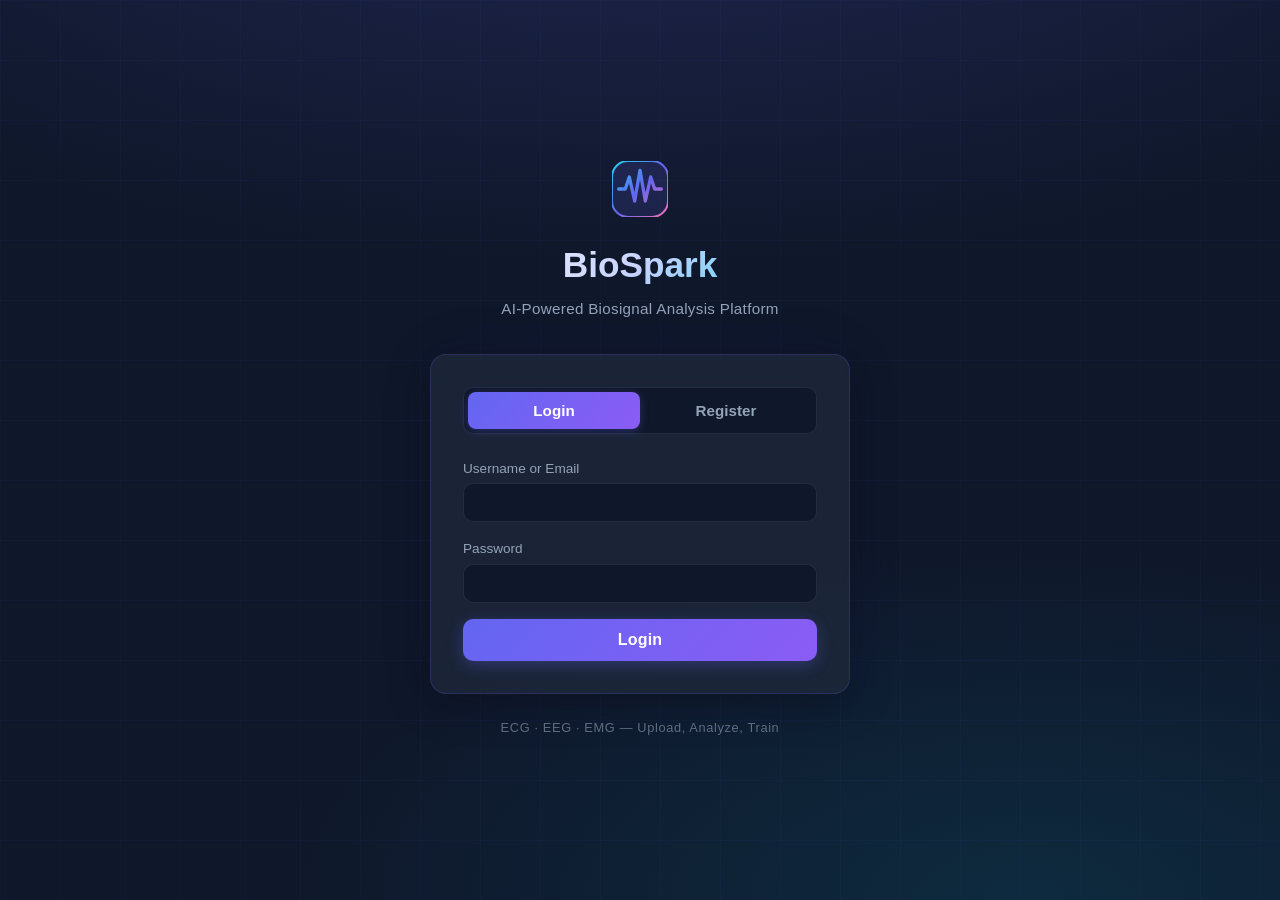
==== frontend/index.html @ a3cd9184 "Redesign auth UI as full-page login gate Replace header login/register buttons with a full-page auth" ====
<!DOCTYPE html>
<html lang="zh-CN">
<head>
    <meta charset="UTF-8">
    <meta name="viewport" content="width=device-width, initial-scale=1.0">
    <title>BioSpark | 生物信号智能分析平台</title>
    <script src="https://cdn.plot.ly/plotly-2.35.0.min.js"></script>
    <link rel="stylesheet" href="css/style.css">
</head>
<body>

    <!-- ═══════════════ AUTH GATE (shown when not logged in) ═══════════════ -->
    <div id="auth-gate">
        <div class="auth-gate-bg"></div>
        <div class="auth-gate-container">
            <div class="auth-gate-logo">
                <svg width="56" height="56" viewBox="0 0 42 42" fill="none">
                    <defs>
                        <linearGradient id="logo-grad-auth" x1="0" y1="0" x2="42" y2="42" gradientUnits="userSpaceOnUse">
                            <stop offset="0%" stop-color="#22d3ee"/>
                            <stop offset="50%" stop-color="#6366f1"/>
                            <stop offset="100%" stop-color="#f472b6"/>
                        </linearGradient>
                    </defs>
                    <rect width="42" height="42" rx="12" fill="rgba(99,102,241,0.15)" stroke="url(#logo-grad-auth)" stroke-width="1.5"/>
                    <path d="M5 21 L10 21 L13 12 L17 30 L21 7 L25 30 L29 12 L32 21 L37 21" stroke="url(#logo-grad-auth)" stroke-width="2.5" fill="none" stroke-linecap="round" stroke-linejoin="round"/>
                </svg>
                <h1>BioSpark</h1>
                <p class="auth-gate-subtitle" data-en="AI-Powered Biosignal Analysis Platform" data-zh="AI 生物信号智能分析平台">AI-Powered Biosignal Analysis Platform</p>
            </div>

            <div class="auth-gate-card">
                <div class="auth-gate-tabs">
                    <button class="auth-gate-tab active" data-tab="login" onclick="Auth.switchTab('login')" data-en="Login" data-zh="登录">Login</button>
                    <button class="auth-gate-tab" data-tab="register" onclick="Auth.switchTab('register')" data-en="Register" data-zh="注册">Register</button>
                </div>

                <!-- Login Form -->
                <form id="auth-login-form" class="auth-gate-form" onsubmit="Auth.handleLogin(event)">
                    <label class="auth-field">
                        <span data-en="Username or Email" data-zh="用户名或邮箱">Username or Email</span>
                        <input type="text" id="login-username" placeholder="" required>
                    </label>
                    <label class="auth-field">
                        <span data-en="Password" data-zh="密码">Password</span>
                        <input type="password" id="login-password" placeholder="" required>
                    </label>
                    <div id="login-error" class="auth-error hidden"></div>
                    <button type="submit" class="btn primary auth-submit-btn" data-en="Login" data-zh="登录">Login</button>
                </form>

                <!-- Register Form -->
                <form id="auth-register-form" class="auth-gate-form hidden" onsubmit="Auth.handleRegister(event)">
                    <label class="auth-field">
                        <span data-en="Email" data-zh="邮箱">Email</span>
                        <input type="email" id="register-email" placeholder="" required>
                    </label>
                    <label class="auth-field">
                        <span data-en="Username" data-zh="用户名">Username</span>
                        <input type="text" id="register-username" placeholder="" required minlength="2">
                    </label>
                    <label class="auth-field">
                        <span data-en="Password" data-zh="密码 (至少6位)">Password (min 6 chars)</span>
                        <input type="password" id="register-password" placeholder="" required minlength="6">
                    </label>
                    <div id="register-error" class="auth-error hidden"></div>
                    <button type="submit" class="btn primary auth-submit-btn" data-en="Create Account" data-zh="创建账号">Create Account</button>
                </form>
            </div>

            <p class="auth-gate-footer" data-en="ECG · EEG · EMG — Upload, Analyze, Train" data-zh="ECG · EEG · EMG — 上传、分析、训练">ECG · EEG · EMG — Upload, Analyze, Train</p>
        </div>
    </div>

    <!-- ═══════════════ MAIN APP (hidden until logged in) ═══════════════ -->
    <div id="app-wrapper" class="hidden">

    <header>
        <div class="header-top">
            <div id="auth-area" class="auth-area"></div>
            <button id="lang-toggle" class="lang-btn" onclick="App.toggleLang()">EN / 中文</button>
        </div>
        <div class="logo">
            <svg width="42" height="42" viewBox="0 0 42 42" fill="none">
                <defs>
                    <linearGradient id="logo-grad" x1="0" y1="0" x2="42" y2="42" gradientUnits="userSpaceOnUse">
                        <stop offset="0%" stop-color="#22d3ee"/>
                        <stop offset="50%" stop-color="#6366f1"/>
                        <stop offset="100%" stop-color="#f472b6"/>
                    </linearGradient>
                    <filter id="glow"><feGaussianBlur stdDeviation="1.5" result="blur"/><feMerge><feMergeNode in="blur"/><feMergeNode in="SourceGraphic"/></feMerge></filter>
                </defs>
                <rect width="42" height="42" rx="12" fill="rgba(99,102,241,0.15)" stroke="url(#logo-grad)" stroke-width="1.5"/>
                <path d="M5 21 L10 21 L13 12 L17 30 L21 7 L25 30 L29 12 L32 21 L37 21" stroke="url(#logo-grad)" stroke-width="2.5" fill="none" stroke-linecap="round" stroke-linejoin="round" filter="url(#glow)"/>
                <circle cx="21" cy="21" r="15" fill="none" stroke="rgba(99,102,241,0.15)" stroke-width="0.5" stroke-dasharray="3 3"/>
            </svg>
            <h1 data-en="BioSpark" data-zh="生物信号智能分析平台">BioSpark</h1>
        </div>
        <p class="subtitle" data-en="Upload biosignal data &middot; AI-powered analysis &middot; Instant results" data-zh="上传数据 &middot; AI智能分析 &middot; 即时结果">Upload biosignal data &middot; AI-powered analysis &middot; Instant results</p>
        <div class="header-badges">
            <span class="badge">ECG 心电</span>
            <span class="badge">EEG 脑电</span>
            <span class="badge">EMG 肌电</span>
        </div>
    </header>

    <main>
        <!-- Mode Tabs -->
        <div class="mode-tabs">
            <button class="mode-tab active" data-mode="analyze" onclick="App.switchMode('analyze')">
                <svg width="16" height="16" viewBox="0 0 24 24" fill="none" stroke="currentColor" stroke-width="2" style="vertical-align:middle;margin-right:6px"><path d="M22 12h-4l-3 9L9 3l-3 9H2"/></svg>
                <span data-en="Analyze" data-zh="推理分析">Analyze</span>
            </button>
            <button class="mode-tab" data-mode="train" onclick="App.switchMode('train')">
                <svg width="16" height="16" viewBox="0 0 24 24" fill="none" stroke="currentColor" stroke-width="2" style="vertical-align:middle;margin-right:6px"><circle cx="12" cy="12" r="3"/><path d="M12 1v4M12 19v4M4.22 4.22l2.83 2.83M16.95 16.95l2.83 2.83M1 12h4M19 12h4M4.22 19.78l2.83-2.83M16.95 7.05l2.83-2.83"/></svg>
                <span data-en="Train" data-zh="模型训练">Train</span>
            </button>
        </div>

        <!-- ═══════════════ ANALYZE MODE ═══════════════ -->
        <div id="analyze-mode">

        <!-- Step 1: Upload -->
        <section id="upload-section" class="card">
            <h2 data-en="1. Upload Signal Data" data-zh="1. 上传信号数据">1. Upload Signal Data</h2>
            <div id="drop-zone" class="drop-zone">
                <div class="drop-icon">
                    <svg width="48" height="48" viewBox="0 0 24 24" fill="none" stroke="currentColor" stroke-width="1.5">
                        <path d="M21 15v4a2 2 0 0 1-2 2H5a2 2 0 0 1-2-2v-4"/>
                        <polyline points="17 8 12 3 7 8"/>
                        <line x1="12" y1="3" x2="12" y2="15"/>
                    </svg>
                </div>
                <p data-en='Drag & drop your file here, or <span class="browse-link">browse</span>' data-zh='拖拽文件到此处，或 <span class="browse-link">点击选择</span>'>Drag & drop your file here, or <span class="browse-link">browse</span></p>
                <p class="hint" data-en="Supported: CSV, EDF, MAT, TXT &middot; Max 100MB" data-zh="支持格式: CSV, EDF, MAT, TXT &middot; 最大 100MB">Supported: CSV, EDF, MAT, TXT &middot; Max 100MB</p>
                <input type="file" id="file-input" accept=".csv,.edf,.mat,.txt,.bdf" hidden>
            </div>
            <div class="upload-options">
                <label>
                    <span data-en="Signal type:" data-zh="信号类型:">Signal type:</span>
                    <select id="signal-type-select">
                        <option value="" data-en="Auto-detect" data-zh="自动检测">Auto-detect</option>
                        <option value="ecg" data-en="ECG (Electrocardiogram)" data-zh="ECG (心电图)">ECG (Electrocardiogram)</option>
                        <option value="eeg" data-en="EEG (Electroencephalogram)" data-zh="EEG (脑电图)">EEG (Electroencephalogram)</option>
                        <option value="emg" data-en="EMG (Electromyography)" data-zh="EMG (肌电图)">EMG (Electromyography)</option>
                    </select>
                </label>
                <label>
                    <span data-en="Sampling rate (Hz):" data-zh="采样率 (Hz):">Sampling rate (Hz):</span>
                    <input type="number" id="sampling-rate-input" placeholder="Auto" min="1" max="10000" style="width:100px; padding:6px 10px; border:1px solid var(--border); border-radius:6px;">
                </label>
            </div>
            <div id="upload-status" class="status hidden"></div>
        </section>

        <!-- Step 2: Signal Preview -->
        <section id="preview-section" class="card hidden">
            <h2 data-en="2. Signal Preview" data-zh="2. 信号预览">2. Signal Preview</h2>
            <div id="signal-info" class="info-bar"></div>
            <div id="signal-chart" class="chart-container"></div>
            <div class="channel-controls">
                <label><span data-en="Channel:" data-zh="通道:">Channel:</span> <select id="channel-select"></select></label>
                <label style="margin-left:1rem;"><span data-en="View:" data-zh="视图:">View:</span>
                    <select id="view-mode-select">
                        <option value="time" data-en="Time Domain" data-zh="时域波形">Time Domain</option>
                        <option value="fft" data-en="Frequency Spectrum" data-zh="频谱分析">Frequency Spectrum</option>
                    </select>
                </label>
            </div>
        </section>

        <!-- Step 3: Analysis -->
        <section id="analysis-section" class="card hidden">
            <h2 data-en="3. Select Analysis Model" data-zh="3. 选择分析模型">3. Select Analysis Model</h2>
            <div id="model-list" class="model-grid"></div>
            <button id="analyze-btn" class="btn primary" disabled data-en="Analyze" data-zh="开始分析">Analyze</button>
            <div id="analyze-status" class="status hidden"></div>
        </section>

        <!-- Step 4: Results -->
        <section id="results-section" class="card hidden">
            <h2 data-en="4. Results" data-zh="4. 分析结果">4. Results</h2>
            <div id="demo-banner" class="demo-banner hidden"></div>
            <div class="results-grid">
                <div id="result-summary" class="result-panel"></div>
                <div id="result-chart" class="result-panel"></div>
            </div>
            <div id="result-details" class="result-details"></div>
            <div class="export-bar">
                <button id="export-json-btn" class="btn secondary" data-en="Export JSON" data-zh="导出 JSON">Export JSON</button>
                <button id="export-csv-btn" class="btn secondary" data-en="Export CSV" data-zh="导出 CSV">Export CSV</button>
                <button id="new-analysis-btn" class="btn primary" data-en="New Analysis" data-zh="新建分析">New Analysis</button>
            </div>
        </section>

        </div><!-- end #analyze-mode -->

        <!-- ═══════════════ TRAIN MODE ═══════════════ -->
        <div id="train-mode" class="hidden">

        <!-- Train Step 1: Upload Labeled Dataset -->
        <section id="train-upload-section" class="card">
            <h2 data-en="T1. Upload Labeled Dataset" data-zh="T1. 上传标注数据集">T1. Upload Labeled Dataset</h2>
            <p class="section-hint" data-en="Upload a CSV file with a <code>label</code> column, or a ZIP archive with one folder per class." data-zh="上传含 <code>label</code> 列的 CSV 文件，或按类别分文件夹的 ZIP 压缩包。">
                Upload a CSV file with a <code>label</code> column, or a ZIP archive with one folder per class.
            </p>

            <div id="train-drop-zone" class="drop-zone" onclick="Trainer.openFilePicker()">
                <div class="drop-icon">
                    <svg width="48" height="48" viewBox="0 0 24 24" fill="none" stroke="currentColor" stroke-width="1.5">
                        <path d="M21 15v4a2 2 0 0 1-2 2H5a2 2 0 0 1-2-2v-4"/>
                        <polyline points="17 8 12 3 7 8"/>
                        <line x1="12" y1="3" x2="12" y2="15"/>
                    </svg>
                </div>
                <p data-en='Drag & drop your dataset here, or <span class="browse-link">browse</span>' data-zh='拖拽数据集到此处，或 <span class="browse-link">点击选择</span>'>
                    Drag & drop your dataset here, or <span class="browse-link">browse</span>
                </p>
                <p class="hint" data-en="CSV (with label column) &nbsp;·&nbsp; ZIP (class_name/sample.csv) &nbsp;·&nbsp; Max 200 MB" data-zh="CSV (含 label 列) &nbsp;·&nbsp; ZIP (类别名/样本.csv) &nbsp;·&nbsp; 最大 200MB">
                    CSV (with label column) &nbsp;·&nbsp; ZIP (class_name/sample.csv) &nbsp;·&nbsp; Max 200 MB
                </p>
                <input type="file" id="train-file-input" accept=".csv,.txt,.zip" hidden>
            </div>

            <div id="train-upload-status" class="status hidden"></div>

            <!-- Data Format Guide (collapsible) -->
            <details class="format-guide" id="format-guide">
                <summary data-en="Data Format Specification" data-zh="数据格式规范">Data Format Specification</summary>
                <div class="format-guide-body">
                    <h4 data-en="CSV Format (Recommended)" data-zh="CSV 格式（推荐）">CSV Format (Recommended)</h4>
                    <p data-en="Each row = one sample. Must contain a <code>label</code> column (also accepts <code>class</code>, <code>target</code>, or <code>y</code>)." data-zh="每行 = 一个样本。必须包含 <code>label</code> 列（也接受 <code>class</code>、<code>target</code> 或 <code>y</code>）。">
                        Each row = one sample. Must contain a <code>label</code> column.
                    </p>

                    <div class="format-example">
                        <strong data-en="Single-channel (1D signal):" data-zh="单通道（一维信号）：">Single-channel:</strong>
                        <pre>s1,   s2,   s3,   ..., s140, label
0.12, 0.34, 0.56, ..., 0.78, Normal
0.11, 0.45, 0.67, ..., 0.89, Arrhythmia</pre>
                        <p class="hint" data-en="All numeric columns (excluding label/time) are treated as one continuous signal." data-zh="所有数值列（排除 label/time）被视为一段连续信号。">
                            All numeric columns (excluding label/time) are treated as one continuous signal.
                        </p>
                    </div>

                    <div class="format-example">
                        <strong data-en="Multi-channel (e.g., 12-lead ECG, multi-electrode EEG):" data-zh="多通道（如12导联ECG、多电极EEG）：">Multi-channel:</strong>
                        <pre>ch1_1, ch1_2, ..., ch1_70, ch2_1, ch2_2, ..., ch2_70, label
0.12,  0.34,  ..., 0.56,  0.78,  0.90,  ..., 0.11,  Normal</pre>
                        <p class="hint" data-en="Use <code>ch{N}_{sample}</code> naming to auto-detect channels. All channels must have equal length." data-zh="使用 <code>ch{N}_{序号}</code> 命名自动检测通道。所有通道长度必须相同。">
                            Use <code>ch{N}_{sample}</code> naming. All channels must have equal length.
                        </p>
                    </div>

                    <h4 data-en="ZIP Format" data-zh="ZIP 格式">ZIP Format</h4>
                    <div class="format-example">
                        <pre>dataset.zip/
  Normal/
    sample_001.csv
    sample_002.csv
  Arrhythmia/
    sample_001.csv
    sample_002.csv</pre>
                        <p class="hint" data-en="Folder name = class label. Each CSV contains one sample's signal data." data-zh="文件夹名 = 类别标签。每个 CSV 包含一个样本的信号数据。">
                            Folder name = class label. Each CSV = one sample.
                        </p>
                    </div>

                    <h4 data-en="Column Name Rules" data-zh="列名规则">Column Name Rules</h4>
                    <table class="format-rules-table">
                        <thead><tr>
                            <th data-en="Role" data-zh="角色">Role</th>
                            <th data-en="Recognized Names" data-zh="识别的列名">Recognized Names</th>
                            <th data-en="Behavior" data-zh="处理方式">Behavior</th>
                        </tr></thead>
                        <tbody>
                            <tr>
                                <td data-en="Label" data-zh="标签"><strong>Label</strong></td>
                                <td><code>label</code>, <code>class</code>, <code>target</code>, <code>y</code></td>
                                <td data-en="Used as classification target (required)" data-zh="用作分类目标（必需）">Classification target (required)</td>
                            </tr>
                            <tr>
                                <td data-en="Time/Index" data-zh="时间/索引"><strong>Time</strong></td>
                                <td><code>time</code>, <code>t</code>, <code>timestamp</code>, <code>index</code>, <code>ms</code>, <code>sec</code></td>
                                <td data-en="Auto-excluded from signal data" data-zh="自动从信号数据中排除">Auto-excluded</td>
                            </tr>
                            <tr>
                                <td data-en="Channel" data-zh="通道"><strong>Channel</strong></td>
                                <td><code>ch1_1</code>, <code>ch2_1</code>, <code>channel1_1</code>, ...</td>
                                <td data-en="Auto-grouped into multi-channel input" data-zh="自动分组为多通道输入">Auto-grouped into channels</td>
                            </tr>
                            <tr>
                                <td data-en="Signal" data-zh="信号"><strong>Signal</strong></td>
                                <td data-en="Any other numeric column" data-zh="其他所有数值列">Any other numeric column</td>
                                <td data-en="Used as signal features for training" data-zh="用作训练信号特征">Signal features for CNN</td>
                            </tr>
                        </tbody>
                    </table>
                </div>
            </details>
        </section>

        <!-- Train Step 2: Dataset Summary (shown after upload) -->
        <section id="train-summary-section" class="card hidden">
            <h2 data-en="T2. Dataset Summary" data-zh="T2. 数据集概览">T2. Dataset Summary</h2>
            <div id="train-info-bar" class="info-bar"></div>

            <!-- Data Schema Report -->
            <div id="train-schema-report" class="schema-report"></div>

            <!-- Data Preview Table -->
            <details class="data-preview-details" id="data-preview-details">
                <summary data-en="Data Preview (first 5 rows)" data-zh="数据预览（前5行）">Data Preview (first 5 rows)</summary>
                <div id="train-data-preview" class="data-preview-scroll"></div>
            </details>

            <div class="train-summary-grid">
                <div id="train-class-chart" class="chart-container" style="height:280px;"></div>
                <div id="train-class-table" class="train-class-table"></div>
            </div>
            <div class="export-bar" style="margin-top:1rem;">
                <button id="train-reset-btn" class="btn secondary" data-en="Upload New Dataset" data-zh="重新上传">Upload New Dataset</button>
                <button id="train-next-btn" class="btn primary" data-en="Configure Training →" data-zh="配置训练参数 →" disabled>Configure Training →</button>
            </div>
        </section>

        <!-- Train Step 3: Training Config + Live Dashboard -->
        <section id="train-config-section" class="card hidden">
            <h2 data-en="T3. Training Configuration" data-zh="T3. 训练配置">T3. Training Configuration</h2>
            <div class="train-config-grid">
                <label>
                    <span data-en="Epochs" data-zh="训练轮数">Epochs</span>
                    <input type="number" id="cfg-epochs" value="30" min="1" max="200">
                </label>
                <label>
                    <span data-en="Learning Rate" data-zh="学习率">Learning Rate</span>
                    <input type="number" id="cfg-lr" value="0.001" min="0.00001" max="1" step="0.0001">
                </label>
                <label>
                    <span data-en="Batch Size" data-zh="批大小">Batch Size</span>
                    <select id="cfg-batch">
                        <option value="16">16</option>
                        <option value="32">32</option>
                        <option value="64" selected>64</option>
                        <option value="128">128</option>
                        <option value="256">256</option>
                    </select>
                </label>
                <label>
                    <span data-en="Val Split" data-zh="验证集比例">Val Split</span>
                    <input type="number" id="cfg-val-split" value="0.2" min="0.05" max="0.5" step="0.05">
                </label>
                <label>
                    <span data-en="Channels" data-zh="通道数">Channels</span>
                    <input type="number" id="cfg-channels" value="0" min="0" max="64">
                    <small style="color:var(--text-secondary);font-size:0.75rem;" data-en="0 = auto-detect" data-zh="0 = 自动检测">0 = auto-detect</small>
                </label>
            </div>
            <!-- Auto-Optimization Toggle -->
            <div class="auto-mode-bar">
                <label class="toggle-label">
                    <input type="checkbox" id="cfg-auto-mode">
                    <span data-en="Auto-Optimize (recommended for beginners)" data-zh="自动优化（推荐新手使用）">Auto-Optimize (recommended for beginners)</span>
                </label>
                <div id="auto-mode-options" class="auto-mode-options hidden">
                    <label>
                        <span data-en="Early Stop Patience" data-zh="早停耐心值">Early Stop Patience</span>
                        <input type="number" id="cfg-early-stop" value="10" min="3" max="50">
                    </label>
                    <label class="toggle-label">
                        <input type="checkbox" id="cfg-class-weights" checked>
                        <span data-en="Auto Class Weights" data-zh="自动类别权重">Auto Class Weights</span>
                    </label>
                </div>
            </div>
            <div style="margin-top:1rem;display:flex;gap:0.75rem;">
                <button id="train-start-btn" class="btn primary" data-en="Start Training" data-zh="开始训练">Start Training</button>
                <button id="train-stop-btn" class="btn secondary hidden" data-en="Stop" data-zh="停止" disabled>Stop</button>
            </div>
            <div id="train-run-status" class="status hidden"></div>
        </section>

        <!-- Train Step 4: Live Training Dashboard -->
        <section id="train-dashboard-section" class="card hidden">
            <h2 data-en="T4. Training Progress" data-zh="T4. 训练进度">T4. Training Progress</h2>
            <div id="train-progress-bar" class="train-progress-outer hidden">
                <div class="train-progress-inner" id="train-progress-fill"></div>
                <span class="train-progress-label" id="train-progress-label">0%</span>
            </div>
            <div class="train-charts-grid">
                <div>
                    <h3 data-en="Loss" data-zh="损失 (Loss)">Loss</h3>
                    <div id="train-loss-chart" class="chart-container" style="height:280px;"></div>
                </div>
                <div>
                    <h3 data-en="Accuracy" data-zh="准确率 (Accuracy)">Accuracy</h3>
                    <div id="train-acc-chart" class="chart-container" style="height:280px;"></div>
                </div>
            </div>
            <div id="train-epoch-log" class="train-epoch-log"></div>
            <div id="train-complete-banner" class="status success hidden"></div>
        </section>

        <!-- Train Step 5: Post-Training Results (Confusion Matrix + t-SNE) -->
        <section id="train-results-section" class="card hidden">
            <h2 data-en="T5. Post-Training Results" data-zh="T5. 训练结果可视化">T5. Post-Training Results</h2>
            <div class="train-charts-grid">
                <div>
                    <div style="display:flex;align-items:center;gap:0.75rem;">
                        <h3 data-en="Confusion Matrix" data-zh="混淆矩阵" style="margin:0;">Confusion Matrix</h3>
                        <button id="cm-toggle-btn" class="btn secondary" onclick="Trainer.toggleCMMode()" title="Switch to percentage" style="padding:4px 12px;font-size:0.8rem;">% →</button>
                    </div>
                    <div id="train-cm-chart" class="chart-container" style="height:360px;"></div>
                </div>
                <div>
                    <h3 data-en="t-SNE Feature Visualization" data-zh="t-SNE 特征可视化">t-SNE Feature Visualization</h3>
                    <div id="train-tsne-chart" class="chart-container" style="height:360px;"></div>
                </div>
            </div>
            <div id="train-metrics-table" style="margin-top:1rem;"></div>

            <!-- Phase 4: Export buttons -->
            <div class="export-bar" id="train-export-bar" style="margin-top:1.5rem;">
                <button class="btn primary" onclick="Trainer.exportReport()" data-en="📊 HTML Report" data-zh="📊 HTML 报告">📊 HTML Report</button>
                <button class="btn secondary" onclick="Trainer.exportModel()" data-en="💾 Model (.pt)" data-zh="💾 模型 (.pt)">💾 Model (.pt)</button>
                <button class="btn secondary" onclick="Trainer.exportHistory()" data-en="📈 History (JSON)" data-zh="📈 历史 (JSON)">📈 History (JSON)</button>
                <button class="btn secondary" onclick="Trainer.exportCM()" data-en="🔢 Confusion Matrix (CSV)" data-zh="🔢 混淆矩阵 (CSV)">🔢 Confusion Matrix (CSV)</button>
                <button class="btn secondary" onclick="Trainer.exportTSNE()" data-en="🎯 t-SNE (CSV)" data-zh="🎯 t-SNE (CSV)">🎯 t-SNE (CSV)</button>
            </div>
        </section>

        <!-- Train Step 6: Publication-Quality Figures -->
        <section id="train-figures-section" class="card hidden">
            <h2 data-en="T6. Publication-Quality Figures" data-zh="T6. 出版质量图表">T6. Publication-Quality Figures</h2>
            <p class="section-hint" data-en="High-resolution figures (300 DPI PNG + SVG vector) ready for scientific publication." data-zh="高分辨率图表（300 DPI PNG + SVG 矢量图），可直接用于科研论文。">
                High-resolution figures (300 DPI PNG + SVG vector) ready for scientific publication.
            </p>

            <!-- Style selector -->
            <div class="fig-style-bar">
                <span data-en="Journal style:" data-zh="期刊样式:">Journal style:</span>
                <div class="fig-style-group">
                    <button class="fig-style-btn active" data-style="nature" onclick="Figures.setStyle('nature'); Figures.refreshAll();">Nature</button>
                    <button class="fig-style-btn" data-style="ieee" onclick="Figures.setStyle('ieee'); Figures.refreshAll();">IEEE</button>
                    <button class="fig-style-btn" data-style="science" onclick="Figures.setStyle('science'); Figures.refreshAll();">Science</button>
                </div>
            </div>

            <!-- Figure grid -->
            <div class="fig-grid">
                <div class="fig-panel">
                    <div class="fig-panel-header">
                        <h4 data-en="Training Curves" data-zh="训练曲线">Training Curves</h4>
                        <div class="fig-download-btns">
                            <button class="btn-sm" onclick="Figures.downloadFigure('training_curves','png')">PNG</button>
                            <button class="btn-sm" onclick="Figures.downloadFigure('training_curves','svg')">SVG</button>
                        </div>
                    </div>
                    <div id="fig-training-curves" class="fig-preview"></div>
                </div>

                <div class="fig-panel">
                    <div class="fig-panel-header">
                        <h4 data-en="Confusion Matrix" data-zh="混淆矩阵">Confusion Matrix</h4>
                        <div class="fig-download-btns">
                            <button class="btn-sm" onclick="Figures.downloadFigure('confusion_matrix','png',{mode:'both'})">PNG</button>
                            <button class="btn-sm" onclick="Figures.downloadFigure('confusion_matrix','svg',{mode:'both'})">SVG</button>
                        </div>
                    </div>
                    <div id="fig-confusion-matrix" class="fig-preview"></div>
                </div>

                <div class="fig-panel">
                    <div class="fig-panel-header">
                        <h4 data-en="t-SNE Visualization" data-zh="t-SNE 可视化">t-SNE Visualization</h4>
                        <div class="fig-download-btns">
                            <button class="btn-sm" onclick="Figures.downloadFigure('tsne','png')">PNG</button>
                            <button class="btn-sm" onclick="Figures.downloadFigure('tsne','svg')">SVG</button>
                        </div>
                    </div>
                    <div id="fig-tsne" class="fig-preview"></div>
                </div>

                <div class="fig-panel">
                    <div class="fig-panel-header">
                        <h4 data-en="Per-Class Metrics" data-zh="各类别指标">Per-Class Metrics</h4>
                        <div class="fig-download-btns">
                            <button class="btn-sm" onclick="Figures.downloadFigure('per_class_metrics','png')">PNG</button>
                            <button class="btn-sm" onclick="Figures.downloadFigure('per_class_metrics','svg')">SVG</button>
                        </div>
                    </div>
                    <div id="fig-per-class" class="fig-preview"></div>
                </div>

                <div class="fig-panel fig-panel-wide">
                    <div class="fig-panel-header">
                        <h4 data-en="Model Architecture" data-zh="模型架构图">Model Architecture</h4>
                        <div class="fig-download-btns">
                            <button class="btn-sm" onclick="Figures.downloadFigure('architecture','png')">PNG</button>
                            <button class="btn-sm" onclick="Figures.downloadFigure('architecture','svg')">SVG</button>
                        </div>
                    </div>
                    <div id="fig-architecture" class="fig-preview"></div>
                </div>
            </div>

            <!-- Bulk download -->
            <div class="export-bar" style="margin-top:1.5rem;">
                <button class="btn primary" onclick="Figures.downloadAllFigures()" data-en="Download All Figures (ZIP)" data-zh="下载全部图表 (ZIP)">Download All Figures (ZIP)</button>
            </div>
        </section>

        </div><!-- end #train-mode -->

    </main>

    <footer>
        <p data-en="BioSpark v0.5 — AI-powered biosignal analysis + training platform" data-zh="BioSpark v0.5 — AI 生物信号分析 + 训练平台">BioSpark v0.5 — AI-powered biosignal analysis + training platform</p>
    </footer>

    </div><!-- end #app-wrapper -->

    <script src="js/auth.js?v=2"></script>
    <script src="js/uploader.js?v=3"></script>
    <script src="js/visualizer.js?v=3"></script>
    <script src="js/results.js?v=3"></script>
    <script src="js/trainer.js?v=4"></script>
    <script src="js/figures.js?v=1"></script>
    <script src="js/app.js?v=5"></script>
    <script>
        // Auto-mode toggle visibility
        document.getElementById('cfg-auto-mode')?.addEventListener('change', function() {
            const opts = document.getElementById('auto-mode-options');
            if (opts) opts.classList.toggle('hidden', !this.checked);
        });
    </script>
</body>
</html>
---- frontend/css/style.css ----
/* BioSpark - Futuristic Tech UI */

:root {
    --primary: #6366f1;
    --primary-dark: #4f46e5;
    --primary-light: rgba(99,102,241,0.12);
    --accent: #06b6d4;
    --accent2: #8b5cf6;
    --accent3: #f472b6;
    --neon-green: #22d3ee;
    --neon-pink: #f472b6;
    --success: #10b981;
    --warning: #f59e0b;
    --danger: #ef4444;
    --bg: #0f172a;
    --bg-secondary: #1e293b;
    --card-bg: rgba(30,41,59,0.8);
    --card-border: rgba(99,102,241,0.2);
    --text: #e2e8f0;
    --text-secondary: #94a3b8;
    --border: rgba(148,163,184,0.15);
    --radius: 16px;
    --shadow: 0 4px 24px rgba(0,0,0,0.3), 0 0 0 1px rgba(99,102,241,0.1);
    --shadow-lg: 0 8px 40px rgba(0,0,0,0.4), 0 0 60px rgba(99,102,241,0.08);
    --glow: 0 0 20px rgba(99,102,241,0.3);
}

* { margin: 0; padding: 0; box-sizing: border-box; }

body {
    font-family: 'Inter', -apple-system, BlinkMacSystemFont, "Segoe UI", Roboto, sans-serif;
    background: var(--bg);
    color: var(--text);
    line-height: 1.6;
    min-height: 100vh;
    background-image:
        radial-gradient(ellipse 80% 50% at 50% -20%, rgba(99,102,241,0.15), transparent),
        radial-gradient(ellipse 60% 40% at 80% 100%, rgba(6,182,212,0.1), transparent);
}

/* ─── Animated background grid ─────────────────────────────── */
body::before {
    content: '';
    position: fixed;
    inset: 0;
    background-image:
        linear-gradient(rgba(99,102,241,0.03) 1px, transparent 1px),
        linear-gradient(90deg, rgba(99,102,241,0.03) 1px, transparent 1px);
    background-size: 60px 60px;
    pointer-events: none;
    z-index: 0;
}

/* ─── Header ───────────────────────────────────────────────── */
header {
    background: linear-gradient(135deg, #1e1b4b 0%, #312e81 40%, #4338ca 100%);
    color: white;
    padding: 2.5rem 2rem;
    text-align: center;
    position: relative;
    overflow: hidden;
    border-bottom: 1px solid rgba(99,102,241,0.3);
}

header::before {
    content: '';
    position: absolute;
    inset: 0;
    background:
        radial-gradient(circle at 20% 80%, rgba(6,182,212,0.2) 0%, transparent 50%),
        radial-gradient(circle at 80% 20%, rgba(139,92,246,0.2) 0%, transparent 50%),
        radial-gradient(circle at 50% 50%, rgba(244,114,182,0.08) 0%, transparent 60%);
    pointer-events: none;
}

/* Floating particles */
header::after {
    content: '';
    position: absolute;
    width: 300px; height: 300px;
    top: -100px; right: -50px;
    background: radial-gradient(circle, rgba(34,211,238,0.12) 0%, transparent 70%);
    border-radius: 50%;
    animation: float 8s ease-in-out infinite;
    pointer-events: none;
}

@keyframes float {
    0%, 100% { transform: translateY(0) rotate(0deg); }
    50% { transform: translateY(-20px) rotate(5deg); }
}

.header-top {
    position: absolute;
    top: 12px;
    right: 16px;
    z-index: 2;
    display: flex;
    align-items: center;
    gap: 0.5rem;
}

.lang-btn {
    background: rgba(255,255,255,0.08);
    backdrop-filter: blur(10px);
    border: 1px solid rgba(255,255,255,0.15);
    color: white;
    padding: 5px 14px;
    border-radius: 8px;
    cursor: pointer;
    font-size: 0.8rem;
    transition: all 0.3s;
}
.lang-btn:hover { background: rgba(255,255,255,0.15); box-shadow: 0 0 15px rgba(99,102,241,0.3); }

.logo {
    display: flex;
    align-items: center;
    justify-content: center;
    gap: 14px;
    margin-bottom: 0.5rem;
    position: relative;
    z-index: 1;
}

.logo h1 {
    font-size: 2rem;
    font-weight: 800;
    letter-spacing: -0.02em;
    background: linear-gradient(135deg, #fff 0%, #c7d2fe 50%, #22d3ee 100%);
    -webkit-background-clip: text;
    -webkit-text-fill-color: transparent;
    background-clip: text;
}

.subtitle {
    opacity: 0.7;
    font-size: 1rem;
    position: relative;
    z-index: 1;
    letter-spacing: 0.02em;
}

.header-badges {
    display: flex;
    justify-content: center;
    gap: 0.75rem;
    margin-top: 1rem;
    position: relative;
    z-index: 1;
}

.header-badges .badge {
    background: rgba(255,255,255,0.06);
    backdrop-filter: blur(8px);
    border: 1px solid rgba(255,255,255,0.12);
    padding: 4px 14px;
    border-radius: 20px;
    font-size: 0.78rem;
    font-weight: 500;
    letter-spacing: 0.03em;
    transition: all 0.3s;
}
.header-badges .badge:hover {
    background: rgba(99,102,241,0.2);
    border-color: rgba(99,102,241,0.4);
    box-shadow: 0 0 12px rgba(99,102,241,0.2);
}

/* ─── Main ─────────────────────────────────────────────────── */
main {
    max-width: 1000px;
    margin: 2rem auto;
    padding: 0 1rem;
    display: flex;
    flex-direction: column;
    gap: 1.5rem;
    position: relative;
    z-index: 1;
}

/* ─── Cards (Glassmorphism) ────────────────────────────────── */
.card {
    background: var(--card-bg);
    backdrop-filter: blur(20px);
    border-radius: var(--radius);
    padding: 1.75rem;
    box-shadow: var(--shadow);
    border: 1px solid var(--card-border);
    transition: all 0.3s;
}
.card:hover {
    border-color: rgba(99,102,241,0.35);
    box-shadow: var(--shadow-lg);
}

.card h2 {
    font-size: 1.15rem;
    font-weight: 700;
    color: #c7d2fe;
    margin-bottom: 1rem;
    padding-bottom: 0.5rem;
    border-bottom: 1px solid rgba(99,102,241,0.2);
    display: flex;
    align-items: center;
    gap: 8px;
}
.card h2::before {
    content: '';
    display: inline-block;
    width: 4px;
    height: 18px;
    background: linear-gradient(180deg, var(--accent), var(--primary));
    border-radius: 2px;
}

.hidden { display: none !important; }

/* ─── Drop Zone ────────────────────────────────────────────── */
.drop-zone {
    border: 2px dashed rgba(99,102,241,0.3);
    border-radius: var(--radius);
    padding: 3rem 2rem;
    text-align: center;
    cursor: pointer;
    transition: all 0.3s;
    background: rgba(99,102,241,0.04);
    position: relative;
}

.drop-zone:hover, .drop-zone.dragover {
    border-color: var(--accent);
    background: rgba(6,182,212,0.08);
    box-shadow: inset 0 0 30px rgba(6,182,212,0.05), 0 0 20px rgba(6,182,212,0.1);
}

.drop-icon { color: var(--accent); margin-bottom: 1rem; opacity: 0.7; }
.drop-zone p { color: var(--text-secondary); }
.browse-link { color: var(--neon-green); font-weight: 600; cursor: pointer; text-decoration: underline; text-underline-offset: 2px; }
.hint { font-size: 0.85rem; margin-top: 0.5rem; opacity: 0.5; }

.upload-options {
    margin-top: 1rem;
    display: flex;
    gap: 1rem;
    align-items: center;
}

.upload-options label {
    font-size: 0.9rem;
    color: var(--text-secondary);
}

.upload-options select {
    padding: 6px 10px;
    border: 1px solid var(--border);
    border-radius: 8px;
    font-size: 0.9rem;
    background: var(--bg-secondary);
    color: var(--text);
}

/* ─── Status ───────────────────────────────────────────────── */
.status {
    margin-top: 1rem;
    padding: 0.75rem 1rem;
    border-radius: 10px;
    font-size: 0.9rem;
    border: 1px solid;
}
.status.loading { background: rgba(245,158,11,0.1); border-color: rgba(245,158,11,0.25); color: #fbbf24; }
.status.success { background: rgba(16,185,129,0.1); border-color: rgba(16,185,129,0.25); color: #34d399; }
.status.error   { background: rgba(239,68,68,0.1);  border-color: rgba(239,68,68,0.25);  color: #f87171; }

/* ─── Info Bar ─────────────────────────────────────────────── */
.info-bar {
    display: flex;
    gap: 1.5rem;
    flex-wrap: wrap;
    margin-bottom: 1rem;
    font-size: 0.9rem;
}

.info-item {
    display: flex;
    align-items: center;
    gap: 6px;
    padding: 4px 0;
}

.info-item .label { color: var(--text-secondary); font-weight: 500; }
.info-item .value { color: var(--neon-green); font-weight: 700; }

/* ─── Charts ───────────────────────────────────────────────── */
.chart-container {
    width: 100%;
    height: 350px;
    border-radius: 10px;
    overflow: hidden;
}

.channel-controls {
    margin-top: 0.75rem;
    font-size: 0.9rem;
    color: var(--text-secondary);
}

.channel-controls select {
    padding: 4px 8px;
    border: 1px solid var(--border);
    border-radius: 6px;
    font-size: 0.9rem;
    background: var(--bg-secondary);
    color: var(--text);
}

/* ─── Model Grid ───────────────────────────────────────────── */
.model-grid {
    display: grid;
    grid-template-columns: repeat(auto-fill, minmax(260px, 1fr));
    gap: 1rem;
    margin-bottom: 1rem;
}

.model-card {
    border: 1px solid var(--border);
    border-radius: 12px;
    padding: 1rem;
    cursor: pointer;
    transition: all 0.3s;
    background: rgba(99,102,241,0.04);
}

.model-card:hover { border-color: var(--primary); background: rgba(99,102,241,0.1); box-shadow: var(--glow); }
.model-card.selected { border-color: var(--accent); background: rgba(6,182,212,0.1); box-shadow: 0 0 20px rgba(6,182,212,0.2); }
.model-card .model-name { font-weight: 600; font-size: 0.95rem; color: var(--text); }
.model-card .model-desc { font-size: 0.85rem; color: var(--text-secondary); margin-top: 4px; }
.model-card .model-classes { font-size: 0.8rem; color: var(--text-secondary); margin-top: 6px; }
.model-card .model-type-badge {
    display: inline-block;
    padding: 2px 8px;
    border-radius: 4px;
    font-size: 0.75rem;
    font-weight: 600;
    text-transform: uppercase;
    margin-bottom: 6px;
}
.badge-ecg { background: rgba(245,158,11,0.15); color: #fbbf24; }
.badge-eeg { background: rgba(99,102,241,0.15); color: #a5b4fc; }
.badge-emg { background: rgba(16,185,129,0.15); color: #34d399; }

/* ─── Buttons ──────────────────────────────────────────────── */
.btn {
    padding: 10px 24px;
    border: none;
    border-radius: 10px;
    font-size: 0.95rem;
    font-weight: 600;
    cursor: pointer;
    transition: all 0.3s;
    letter-spacing: 0.01em;
}

.btn.primary {
    background: linear-gradient(135deg, var(--primary), var(--accent2));
    color: white;
    box-shadow: 0 4px 15px rgba(99,102,241,0.3);
}
.btn.primary:hover {
    box-shadow: 0 6px 25px rgba(99,102,241,0.4);
    transform: translateY(-1px);
}
.btn.primary:disabled { background: #334155; color: #64748b; box-shadow: none; cursor: not-allowed; transform: none; }

.btn.secondary {
    background: rgba(255,255,255,0.05);
    color: var(--text);
    border: 1px solid var(--border);
    backdrop-filter: blur(10px);
}
.btn.secondary:hover { background: rgba(255,255,255,0.1); border-color: rgba(99,102,241,0.3); }

/* ─── Results ──────────────────────────────────────────────── */
.demo-banner {
    background: rgba(245,158,11,0.1);
    border: 1px solid rgba(245,158,11,0.25);
    color: #fbbf24;
    padding: 0.75rem 1rem;
    border-radius: 10px;
    font-size: 0.85rem;
    margin-bottom: 1rem;
}

.results-grid {
    display: grid;
    grid-template-columns: 1fr 1fr;
    gap: 1rem;
    margin-bottom: 1rem;
}

.result-panel {
    background: rgba(99,102,241,0.04);
    border-radius: 10px;
    padding: 1rem;
    min-height: 200px;
    border: 1px solid var(--border);
}

.result-details {
    background: rgba(99,102,241,0.04);
    border-radius: 10px;
    padding: 1rem;
    margin-bottom: 1rem;
    max-height: 300px;
    overflow-y: auto;
    border: 1px solid var(--border);
}

.result-details table { width: 100%; border-collapse: collapse; font-size: 0.85rem; }
.result-details th, .result-details td { padding: 6px 10px; text-align: left; border-bottom: 1px solid var(--border); }
.result-details th { font-weight: 600; color: var(--text-secondary); background: var(--bg-secondary); position: sticky; top: 0; }

.summary-dominant { font-size: 1.5rem; font-weight: 700; color: var(--neon-green); margin-bottom: 0.5rem; }
.summary-stat { font-size: 0.9rem; color: var(--text-secondary); margin: 4px 0; }

.confidence-bar {
    height: 8px;
    border-radius: 4px;
    background: rgba(148,163,184,0.15);
    overflow: hidden;
    margin-top: 4px;
}
.confidence-fill {
    height: 100%;
    border-radius: 4px;
    background: linear-gradient(90deg, var(--primary), var(--accent));
    transition: width 0.5s ease;
}

.export-bar {
    display: flex;
    gap: 0.75rem;
    flex-wrap: wrap;
    justify-content: flex-end;
}

/* ─── Mode Tabs ────────────────────────────────────────────── */
.mode-tabs {
    display: flex;
    gap: 0.5rem;
    background: var(--card-bg);
    backdrop-filter: blur(20px);
    border: 1px solid var(--card-border);
    border-radius: var(--radius);
    padding: 0.4rem;
    width: fit-content;
    box-shadow: var(--shadow);
}

.mode-tab {
    display: flex;
    align-items: center;
    padding: 9px 22px;
    border: none;
    border-radius: calc(var(--radius) - 6px);
    font-size: 0.9rem;
    font-weight: 600;
    cursor: pointer;
    background: transparent;
    color: var(--text-secondary);
    transition: all 0.3s;
}
.mode-tab:hover { background: rgba(99,102,241,0.1); color: var(--text); }
.mode-tab.active {
    background: linear-gradient(135deg, var(--primary), var(--accent2));
    color: white;
    box-shadow: 0 4px 15px rgba(99,102,241,0.3);
}

/* ─── Training Sections ────────────────────────────────────── */
.section-hint {
    font-size: 0.9rem;
    color: var(--text-secondary);
    margin-bottom: 1rem;
}
.section-hint code {
    background: rgba(99,102,241,0.15);
    border: 1px solid rgba(99,102,241,0.2);
    border-radius: 4px;
    padding: 1px 6px;
    font-size: 0.85em;
    color: #a5b4fc;
}

.train-summary-grid {
    display: grid;
    grid-template-columns: 1fr 1fr;
    gap: 1rem;
    align-items: start;
}

.train-class-table { overflow-y: auto; max-height: 280px; }

.train-table { width: 100%; border-collapse: collapse; font-size: 0.875rem; }
.train-table th, .train-table td { padding: 7px 10px; text-align: left; border-bottom: 1px solid var(--border); }
.train-table th {
    font-weight: 600;
    color: var(--text-secondary);
    background: var(--bg-secondary);
    position: sticky;
    top: 0;
    z-index: 1;
}
.train-table td:nth-child(2) { text-align: right; }

.class-dot {
    display: inline-block;
    width: 10px; height: 10px;
    border-radius: 50%;
    margin-right: 6px;
    vertical-align: middle;
    box-shadow: 0 0 6px currentColor;
}

/* Training config */
.train-config-grid {
    display: grid;
    grid-template-columns: repeat(auto-fill, minmax(180px, 1fr));
    gap: 1rem;
    margin-bottom: 0.5rem;
}
.train-config-grid label {
    display: flex;
    flex-direction: column;
    gap: 4px;
    font-size: 0.85rem;
    color: var(--text-secondary);
    font-weight: 500;
}
.train-config-grid input,
.train-config-grid select {
    padding: 8px 10px;
    border: 1px solid var(--border);
    border-radius: 8px;
    font-size: 0.9rem;
    background: var(--bg-secondary);
    color: var(--text);
    transition: border-color 0.3s;
}
.train-config-grid input:focus,
.train-config-grid select:focus {
    outline: none;
    border-color: var(--primary);
    box-shadow: 0 0 0 3px rgba(99,102,241,0.15);
}

/* Charts grid */
.train-charts-grid {
    display: grid;
    grid-template-columns: 1fr 1fr;
    gap: 1rem;
    margin-bottom: 1rem;
}
.train-charts-grid h3 {
    font-size: 0.95rem;
    color: #a5b4fc;
    margin-bottom: 0.5rem;
    font-weight: 600;
}

/* Progress bar */
.train-progress-outer {
    position: relative;
    height: 30px;
    background: var(--bg-secondary);
    border-radius: 15px;
    overflow: hidden;
    margin-bottom: 1rem;
    border: 1px solid var(--border);
}
.train-progress-inner {
    height: 100%;
    background: linear-gradient(90deg, var(--primary), var(--accent), var(--neon-green));
    background-size: 200% 100%;
    animation: shimmer 2s ease-in-out infinite;
    border-radius: 15px;
    transition: width 0.4s ease;
    width: 0%;
    box-shadow: 0 0 15px rgba(6,182,212,0.3);
}
@keyframes shimmer {
    0% { background-position: 200% 0; }
    100% { background-position: -200% 0; }
}
.train-progress-label {
    position: absolute;
    top: 50%;
    left: 50%;
    transform: translate(-50%, -50%);
    font-size: 0.8rem;
    font-weight: 700;
    color: white;
    text-shadow: 0 1px 3px rgba(0,0,0,0.5);
}

/* Epoch log */
.train-epoch-log {
    max-height: 150px;
    overflow-y: auto;
    background: var(--bg);
    border: 1px solid var(--border);
    border-radius: 10px;
    padding: 0.6rem 0.85rem;
    font-family: "Cascadia Code", "Fira Code", "JetBrains Mono", monospace;
    font-size: 0.76rem;
    color: var(--neon-green);
    line-height: 1.8;
    margin-top: 0.5rem;
}
.epoch-line { white-space: nowrap; opacity: 0.85; }
.epoch-line::before { content: '> '; color: var(--primary); }

/* ─── Footer ───────────────────────────────────────────────── */
footer {
    text-align: center;
    padding: 2rem;
    color: var(--text-secondary);
    font-size: 0.85rem;
    position: relative;
    z-index: 1;
}

/* ─── Format Guide ─────────────────────────────────────────── */
.format-guide {
    margin-top: 1.5rem;
    border: 1px solid var(--border);
    border-radius: var(--radius);
    background: rgba(99,102,241,0.04);
    backdrop-filter: blur(10px);
}
.format-guide summary {
    padding: 0.75rem 1rem;
    cursor: pointer;
    font-weight: 600;
    color: #a5b4fc;
    user-select: none;
    transition: all 0.2s;
}
.format-guide summary:hover { background: rgba(99,102,241,0.08); border-radius: var(--radius); }
.format-guide-body { padding: 0 1.25rem 1.25rem; }
.format-guide-body h4 { margin: 1rem 0 0.4rem; color: var(--text); font-size: 0.95rem; }
.format-example {
    background: var(--bg);
    border: 1px solid var(--border);
    border-radius: 10px;
    padding: 0.75rem 1rem;
    margin: 0.5rem 0;
}
.format-example pre {
    font-size: 0.8rem;
    line-height: 1.5;
    overflow-x: auto;
    margin: 0.4rem 0;
    color: var(--neon-green);
    font-family: "Cascadia Code", "Fira Code", monospace;
}
.format-example .hint { margin-top: 0.4rem; }
.format-rules-table { width: 100%; border-collapse: collapse; font-size: 0.85rem; margin-top: 0.5rem; }
.format-rules-table th {
    background: var(--bg-secondary);
    padding: 6px 10px;
    text-align: left;
    font-weight: 600;
    color: var(--text-secondary);
    border-bottom: 1px solid var(--border);
}
.format-rules-table td { padding: 6px 10px; border-bottom: 1px solid var(--border); }
.format-rules-table code {
    background: rgba(99,102,241,0.15);
    padding: 1px 5px;
    border-radius: 3px;
    font-size: 0.8rem;
    color: #c7d2fe;
}

/* ─── Schema Report ────────────────────────────────────────── */
.schema-report { margin: 1rem 0; }
.schema-report h4 { margin: 0 0 0.5rem; color: var(--text); font-size: 0.95rem; }
.schema-cols { display: flex; flex-wrap: wrap; gap: 0.5rem; margin-bottom: 0.75rem; }
.schema-tag {
    display: inline-flex;
    align-items: center;
    gap: 4px;
    padding: 4px 10px;
    border-radius: 8px;
    font-size: 0.8rem;
    font-weight: 500;
    border: 1px solid;
}
.schema-tag.signal  { background: rgba(99,102,241,0.1);  border-color: rgba(99,102,241,0.25); color: #a5b4fc; }
.schema-tag.label   { background: rgba(16,185,129,0.1);  border-color: rgba(16,185,129,0.25); color: #34d399; }
.schema-tag.channel { background: rgba(139,92,246,0.1);  border-color: rgba(139,92,246,0.25); color: #c4b5fd; }
.schema-tag.time    { background: rgba(245,158,11,0.1);  border-color: rgba(245,158,11,0.25); color: #fbbf24; }
.schema-tag .tag-role { font-size: 0.7rem; opacity: 0.6; margin-left: 2px; }
.schema-summary-text {
    font-size: 0.85rem;
    color: var(--text-secondary);
    line-height: 1.6;
    padding: 0.6rem 0.85rem;
    background: rgba(99,102,241,0.06);
    border-left: 3px solid var(--accent);
    border-radius: 0 8px 8px 0;
}

/* ─── Data Preview ─────────────────────────────────────────── */
.data-preview-details {
    margin: 0.75rem 0;
    border: 1px solid var(--border);
    border-radius: var(--radius);
    background: rgba(99,102,241,0.03);
}
.data-preview-details summary {
    padding: 0.5rem 1rem;
    cursor: pointer;
    font-weight: 500;
    font-size: 0.9rem;
    color: var(--text-secondary);
}
.data-preview-scroll { overflow-x: auto; padding: 0 0.5rem 0.75rem; }
.data-preview-scroll table { border-collapse: collapse; font-size: 0.75rem; white-space: nowrap; }
.data-preview-scroll th {
    background: var(--bg-secondary);
    padding: 4px 8px;
    font-weight: 600;
    color: var(--text-secondary);
    border-bottom: 1px solid var(--border);
    position: sticky;
    top: 0;
}
.data-preview-scroll td { padding: 3px 8px; border-bottom: 1px solid var(--border); color: var(--text); }
.data-preview-scroll tr:hover td { background: rgba(99,102,241,0.05); }

/* ─── Scrollbar ────────────────────────────────────────────── */
::-webkit-scrollbar { width: 6px; height: 6px; }
::-webkit-scrollbar-track { background: transparent; }
::-webkit-scrollbar-thumb { background: rgba(99,102,241,0.3); border-radius: 3px; }
::-webkit-scrollbar-thumb:hover { background: rgba(99,102,241,0.5); }

/* ─── Responsive ───────────────────────────────────────────── */
@media (max-width: 768px) {
    header { padding: 1.5rem 1rem; }
    .logo h1 { font-size: 1.4rem; }
    .results-grid { grid-template-columns: 1fr; }
    .model-grid { grid-template-columns: 1fr; }
    .export-bar { flex-wrap: wrap; }
    .train-summary-grid { grid-template-columns: 1fr; }
    .train-charts-grid { grid-template-columns: 1fr; }
    .train-config-grid { grid-template-columns: 1fr 1fr; }
    .mode-tabs { width: 100%; }
    .mode-tab { flex: 1; justify-content: center; }
}

/* ─── Loading Spinner ──────────────────────────────────────── */
.spinner {
    display: inline-block;
    width: 16px; height: 16px;
    border: 2px solid currentColor;
    border-right-color: transparent;
    border-radius: 50%;
    animation: spin 0.6s linear infinite;
    margin-right: 6px;
    vertical-align: middle;
}

@keyframes spin { to { transform: rotate(360deg); } }

/* ═══════════════════════════════════════════════════════════
   T6 — Publication-Quality Figures
   ═══════════════════════════════════════════════════════════ */

.fig-style-bar {
    display: flex;
    align-items: center;
    gap: 0.75rem;
    margin-bottom: 1.25rem;
    font-size: 0.9rem;
    color: var(--text-secondary);
}

.fig-style-group {
    display: flex;
    gap: 0;
    border: 1px solid var(--border);
    border-radius: 8px;
    overflow: hidden;
}

.fig-style-btn {
    padding: 6px 16px;
    background: transparent;
    color: var(--text-secondary);
    border: none;
    border-right: 1px solid var(--border);
    cursor: pointer;
    font-size: 0.85rem;
    transition: all 0.2s;
}
.fig-style-btn:last-child { border-right: none; }
.fig-style-btn:hover { background: var(--primary-light); color: var(--text); }
.fig-style-btn.active {
    background: var(--primary);
    color: white;
}

.fig-grid {
    display: grid;
    grid-template-columns: 1fr 1fr;
    gap: 1rem;
}
@media (max-width: 900px) {
    .fig-grid { grid-template-columns: 1fr; }
}

.fig-panel {
    background: var(--card-bg);
    border: 1px solid var(--card-border);
    border-radius: 12px;
    padding: 1rem;
    transition: border-color 0.2s;
}
.fig-panel:hover {
    border-color: var(--primary);
}

.fig-panel-wide {
    grid-column: 1 / -1;
}

.fig-panel-header {
    display: flex;
    align-items: center;
    justify-content: space-between;
    margin-bottom: 0.75rem;
}
.fig-panel-header h4 {
    margin: 0;
    font-size: 0.95rem;
    color: var(--text);
}

.fig-download-btns {
    display: flex;
    gap: 4px;
}

.btn-sm {
    padding: 3px 10px;
    font-size: 0.75rem;
    background: var(--bg-secondary);
    color: var(--text-secondary);
    border: 1px solid var(--border);
    border-radius: 6px;
    cursor: pointer;
    transition: all 0.2s;
}
.btn-sm:hover {
    background: var(--primary);
    color: white;
    border-color: var(--primary);
}

.fig-preview {
    min-height: 200px;
    display: flex;
    align-items: center;
    justify-content: center;
    background: rgba(15, 23, 42, 0.5);
    border-radius: 8px;
    overflow: hidden;
}
.fig-preview img {
    max-width: 100%;
    height: auto;
    border-radius: 6px;
}

.fig-loading {
    display: flex;
    align-items: center;
    justify-content: center;
    padding: 2rem;
    color: var(--text-secondary);
}

/* Auto-mode config bar */
.auto-mode-bar {
    margin-top: 1rem;
    padding: 0.75rem 1rem;
    background: var(--primary-light);
    border: 1px solid var(--card-border);
    border-radius: 10px;
}

.auto-mode-options {
    display: flex;
    gap: 1.5rem;
    margin-top: 0.75rem;
    padding-top: 0.75rem;
    border-top: 1px solid var(--border);
    flex-wrap: wrap;
    align-items: center;
}
.auto-mode-options label span {
    font-size: 0.85rem;
}
.auto-mode-options input[type="number"] {
    width: 70px;
    padding: 4px 8px;
    border: 1px solid var(--border);
    border-radius: 6px;
    background: var(--bg-secondary);
    color: var(--text);
    margin-left: 0.5rem;
}

.toggle-label {
    display: flex;
    align-items: center;
    gap: 0.5rem;
    cursor: pointer;
    font-size: 0.9rem;
    color: var(--text);
}
.toggle-label input[type="checkbox"] {
    accent-color: var(--primary);
    width: 16px;
    height: 16px;
}

/* ═══════════════════════════════════════════════════════════
   Auth Gate — Full-page login/register
   ═══════════════════════════════════════════════════════════ */

#auth-gate {
    min-height: 100vh;
    display: flex;
    align-items: center;
    justify-content: center;
    position: relative;
    z-index: 100;
}

.auth-gate-bg {
    position: fixed;
    inset: 0;
    background: var(--bg);
    background-image:
        radial-gradient(ellipse 80% 50% at 50% -20%, rgba(99,102,241,0.2), transparent),
        radial-gradient(ellipse 60% 40% at 80% 100%, rgba(6,182,212,0.12), transparent);
    z-index: -1;
}
.auth-gate-bg::before {
    content: '';
    position: fixed;
    inset: 0;
    background-image:
        linear-gradient(rgba(99,102,241,0.04) 1px, transparent 1px),
        linear-gradient(90deg, rgba(99,102,241,0.04) 1px, transparent 1px);
    background-size: 60px 60px;
}

.auth-gate-container {
    width: 90%;
    max-width: 420px;
    text-align: center;
    animation: fadeIn 0.5s ease;
}

@keyframes fadeIn {
    from { opacity: 0; transform: translateY(15px); }
    to { opacity: 1; transform: translateY(0); }
}

.auth-gate-logo {
    margin-bottom: 2rem;
}
.auth-gate-logo svg {
    margin-bottom: 0.75rem;
}
.auth-gate-logo h1 {
    font-size: 2.2rem;
    font-weight: 800;
    background: linear-gradient(135deg, #fff 0%, #c7d2fe 50%, #22d3ee 100%);
    -webkit-background-clip: text;
    -webkit-text-fill-color: transparent;
    background-clip: text;
    margin-bottom: 0.25rem;
}
.auth-gate-subtitle {
    color: var(--text-secondary);
    font-size: 0.95rem;
    letter-spacing: 0.02em;
}

.auth-gate-card {
    background: var(--card-bg);
    backdrop-filter: blur(20px);
    border: 1px solid var(--card-border);
    border-radius: var(--radius);
    padding: 2rem;
    box-shadow: var(--shadow-lg);
}

.auth-gate-tabs {
    display: flex;
    gap: 0;
    margin-bottom: 1.5rem;
    background: var(--bg);
    border-radius: 10px;
    padding: 4px;
    border: 1px solid var(--border);
}

.auth-gate-tab {
    flex: 1;
    padding: 10px;
    background: transparent;
    border: none;
    border-radius: 8px;
    color: var(--text-secondary);
    font-size: 0.95rem;
    font-weight: 600;
    cursor: pointer;
    transition: all 0.3s;
}
.auth-gate-tab:hover { color: var(--text); }
.auth-gate-tab.active {
    background: linear-gradient(135deg, var(--primary), var(--accent2));
    color: white;
    box-shadow: 0 2px 10px rgba(99,102,241,0.3);
}

.auth-gate-form {
    text-align: left;
}

.auth-gate-footer {
    margin-top: 1.5rem;
    color: var(--text-secondary);
    font-size: 0.8rem;
    opacity: 0.6;
    letter-spacing: 0.05em;
}

/* Auth field (shared with gate) */
.auth-field {
    display: flex;
    flex-direction: column;
    gap: 4px;
    margin-bottom: 1rem;
    font-size: 0.85rem;
    color: var(--text-secondary);
    font-weight: 500;
}

.auth-field input {
    padding: 10px 12px;
    border: 1px solid var(--border);
    border-radius: 10px;
    font-size: 0.95rem;
    background: var(--bg);
    color: var(--text);
    transition: border-color 0.3s;
}
.auth-field input:focus {
    outline: none;
    border-color: var(--primary);
    box-shadow: 0 0 0 3px rgba(99,102,241,0.15);
}

.auth-error {
    background: rgba(239,68,68,0.1);
    border: 1px solid rgba(239,68,68,0.25);
    color: #f87171;
    padding: 0.5rem 0.75rem;
    border-radius: 8px;
    font-size: 0.85rem;
    margin-bottom: 1rem;
}

.auth-submit-btn {
    width: 100%;
    padding: 12px;
    font-size: 1rem;
}

/* Header auth area (logged-in state) */
.auth-area {
    display: inline-flex;
    align-items: center;
    gap: 0.5rem;
    margin-right: 0.75rem;
}

.auth-btn {
    background: rgba(255,255,255,0.08);
    backdrop-filter: blur(10px);
    border: 1px solid rgba(255,255,255,0.15);
    color: white;
    padding: 5px 14px;
    border-radius: 8px;
    cursor: pointer;
    font-size: 0.8rem;
    transition: all 0.3s;
}
.auth-btn:hover { background: rgba(255,255,255,0.15); box-shadow: 0 0 15px rgba(99,102,241,0.3); }

.auth-user-name {
    color: var(--neon-green);
    font-weight: 600;
    font-size: 0.85rem;
    letter-spacing: 0.02em;
}
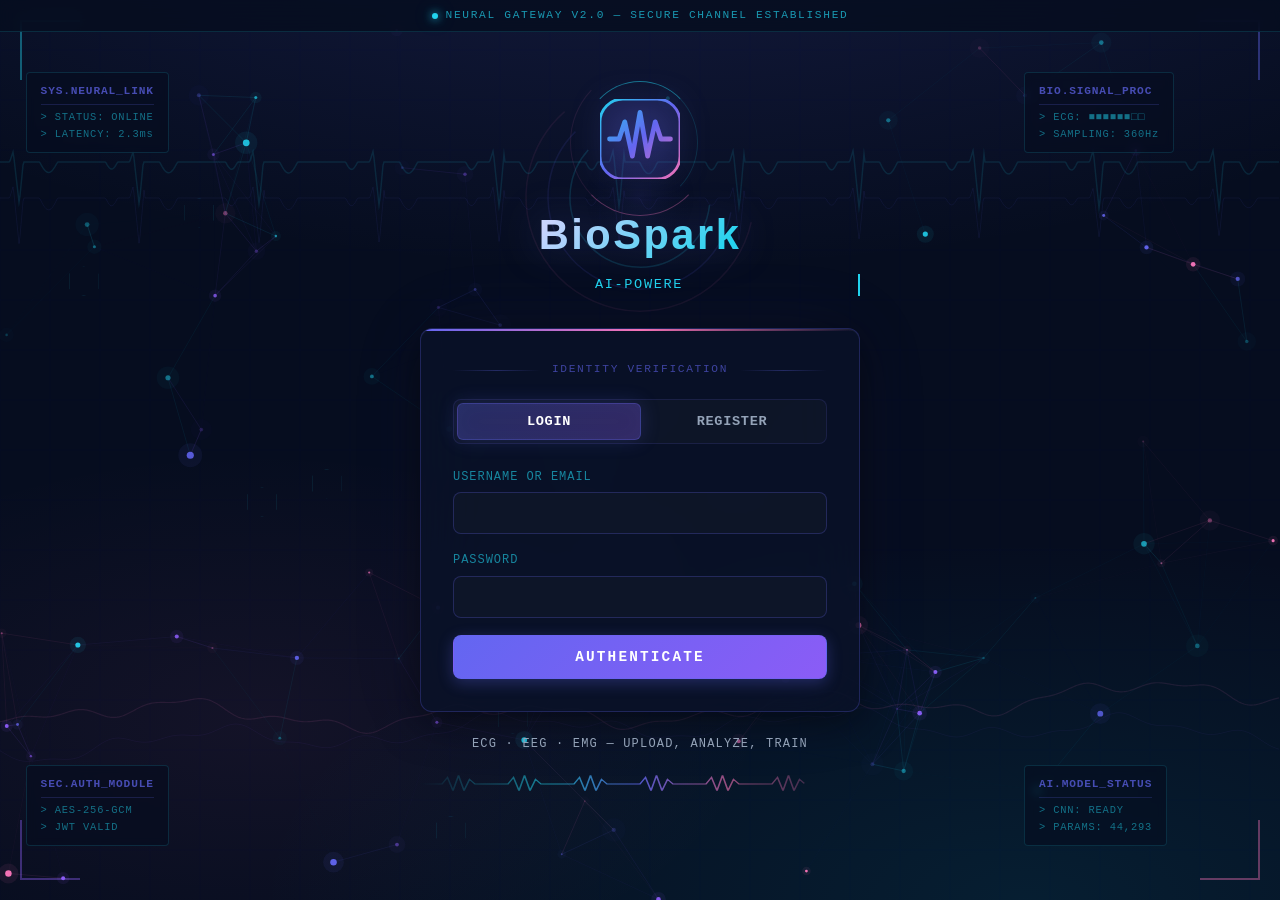
==== commit a4cfdf1e: "Redesign login page with sci-fi Neural Gateway animations Add immersive full-screen login experience" ====
--- a/frontend/index.html
+++ b/frontend/index.html
@@ -11,25 +11,47 @@
 
     <!-- ═══════════════ AUTH GATE (shown when not logged in) ═══════════════ -->
     <div id="auth-gate">
+        <canvas id="auth-canvas"></canvas>
         <div class="auth-gate-bg"></div>
+
+        <!-- Corner HUD brackets -->
+        <div class="hud-corner hud-corner-tl"></div>
+        <div class="hud-corner hud-corner-tr"></div>
+        <div class="hud-corner hud-corner-bl"></div>
+        <div class="hud-corner hud-corner-br"></div>
+
+        <!-- Top status bar -->
+        <div class="hud-status-bar">
+            <span class="hud-status-dot"></span>
+            <span data-en="NEURAL GATEWAY v2.0 — SECURE CHANNEL ESTABLISHED" data-zh="神经网关 v2.0 — 安全通道已建立">NEURAL GATEWAY v2.0 — SECURE CHANNEL ESTABLISHED</span>
+        </div>
+
         <div class="auth-gate-container">
             <div class="auth-gate-logo">
-                <svg width="56" height="56" viewBox="0 0 42 42" fill="none">
-                    <defs>
-                        <linearGradient id="logo-grad-auth" x1="0" y1="0" x2="42" y2="42" gradientUnits="userSpaceOnUse">
-                            <stop offset="0%" stop-color="#22d3ee"/>
-                            <stop offset="50%" stop-color="#6366f1"/>
-                            <stop offset="100%" stop-color="#f472b6"/>
-                        </linearGradient>
-                    </defs>
-                    <rect width="42" height="42" rx="12" fill="rgba(99,102,241,0.15)" stroke="url(#logo-grad-auth)" stroke-width="1.5"/>
-                    <path d="M5 21 L10 21 L13 12 L17 30 L21 7 L25 30 L29 12 L32 21 L37 21" stroke="url(#logo-grad-auth)" stroke-width="2.5" fill="none" stroke-linecap="round" stroke-linejoin="round"/>
-                </svg>
+                <div class="logo-ring-wrapper">
+                    <svg class="logo-svg" width="80" height="80" viewBox="0 0 42 42" fill="none">
+                        <defs>
+                            <linearGradient id="logo-grad-auth" x1="0" y1="0" x2="42" y2="42" gradientUnits="userSpaceOnUse">
+                                <stop offset="0%" stop-color="#22d3ee"/>
+                                <stop offset="50%" stop-color="#6366f1"/>
+                                <stop offset="100%" stop-color="#f472b6"/>
+                            </linearGradient>
+                        </defs>
+                        <rect width="42" height="42" rx="12" fill="rgba(99,102,241,0.15)" stroke="url(#logo-grad-auth)" stroke-width="1.5"/>
+                        <path d="M5 21 L10 21 L13 12 L17 30 L21 7 L25 30 L29 12 L32 21 L37 21" stroke="url(#logo-grad-auth)" stroke-width="2.5" fill="none" stroke-linecap="round" stroke-linejoin="round"/>
+                    </svg>
+                </div>
                 <h1>BioSpark</h1>
-                <p class="auth-gate-subtitle" data-en="AI-Powered Biosignal Analysis Platform" data-zh="AI 生物信号智能分析平台">AI-Powered Biosignal Analysis Platform</p>
+                <p class="auth-gate-subtitle" data-en="AI-Powered Biosignal Analysis Platform" data-zh="AI 生物信号智能分析平台"></p>
             </div>
 
             <div class="auth-gate-card">
+                <div class="auth-card-header">
+                    <div class="auth-card-header-line"></div>
+                    <span data-en="IDENTITY VERIFICATION" data-zh="身份验证">IDENTITY VERIFICATION</span>
+                    <div class="auth-card-header-line"></div>
+                </div>
+
                 <div class="auth-gate-tabs">
                     <button class="auth-gate-tab active" data-tab="login" onclick="Auth.switchTab('login')" data-en="Login" data-zh="登录">Login</button>
                     <button class="auth-gate-tab" data-tab="register" onclick="Auth.switchTab('register')" data-en="Register" data-zh="注册">Register</button>
@@ -46,7 +68,7 @@
                         <input type="password" id="login-password" placeholder="" required>
                     </label>
                     <div id="login-error" class="auth-error hidden"></div>
-                    <button type="submit" class="btn primary auth-submit-btn" data-en="Login" data-zh="登录">Login</button>
+                    <button type="submit" class="btn primary auth-submit-btn" data-en="AUTHENTICATE" data-zh="认 证">AUTHENTICATE</button>
                 </form>
 
                 <!-- Register Form -->
@@ -64,11 +86,27 @@
                         <input type="password" id="register-password" placeholder="" required minlength="6">
                     </label>
                     <div id="register-error" class="auth-error hidden"></div>
-                    <button type="submit" class="btn primary auth-submit-btn" data-en="Create Account" data-zh="创建账号">Create Account</button>
+                    <button type="submit" class="btn primary auth-submit-btn" data-en="INITIALIZE ACCOUNT" data-zh="初始化账号">INITIALIZE ACCOUNT</button>
                 </form>
             </div>
 
             <p class="auth-gate-footer" data-en="ECG · EEG · EMG — Upload, Analyze, Train" data-zh="ECG · EEG · EMG — 上传、分析、训练">ECG · EEG · EMG — Upload, Analyze, Train</p>
+
+            <!-- Bottom signal bar -->
+            <div class="signal-bar">
+                <svg class="signal-bar-svg" viewBox="0 0 400 30" preserveAspectRatio="none">
+                    <path class="signal-bar-wave" d="M0 15 L20 15 L25 5 L30 25 L35 2 L40 25 L45 8 L50 15 L80 15 L85 5 L90 25 L95 2 L100 25 L105 8 L110 15 L140 15 L145 5 L150 25 L155 2 L160 25 L165 8 L170 15 L200 15 L205 5 L210 25 L215 2 L220 25 L225 8 L230 15 L260 15 L265 5 L270 25 L275 2 L280 25 L285 8 L290 15 L320 15 L325 5 L330 25 L335 2 L340 25 L345 8 L350 15 L400 15" fill="none" stroke="url(#signal-grad)" stroke-width="1.5"/>
+                    <defs>
+                        <linearGradient id="signal-grad" x1="0%" y1="0%" x2="100%" y2="0%">
+                            <stop offset="0%" stop-color="#22d3ee" stop-opacity="0"/>
+                            <stop offset="30%" stop-color="#22d3ee" stop-opacity="0.6"/>
+                            <stop offset="50%" stop-color="#6366f1" stop-opacity="0.8"/>
+                            <stop offset="70%" stop-color="#f472b6" stop-opacity="0.6"/>
+                            <stop offset="100%" stop-color="#f472b6" stop-opacity="0"/>
+                        </linearGradient>
+                    </defs>
+                </svg>
+            </div>
         </div>
     </div>
 
@@ -520,7 +558,8 @@
 
     </div><!-- end #app-wrapper -->
 
-    <script src="js/auth.js?v=2"></script>
+    <script src="js/login-animations.js?v=1"></script>
+    <script src="js/auth.js?v=3"></script>
     <script src="js/uploader.js?v=3"></script>
     <script src="js/visualizer.js?v=3"></script>
     <script src="js/results.js?v=3"></script>
--- a/frontend/css/style.css
+++ b/frontend/css/style.css
@@ -746,6 +746,15 @@
 ::-webkit-scrollbar-thumb { background: rgba(99,102,241,0.3); border-radius: 3px; }
 ::-webkit-scrollbar-thumb:hover { background: rgba(99,102,241,0.5); }
 
+/* ─── Auth Gate Responsive ────────────────────────────────── */
+@media (max-width: 768px) {
+    .hud-panel { display: none; }
+    .hud-corner { display: none; }
+    .hex-decoration { display: none; }
+    .auth-gate-logo h1 { font-size: 2rem; }
+    .auth-gate-card { padding: 1.5rem; }
+}
+
 /* ─── Responsive ───────────────────────────────────────────── */
 @media (max-width: 768px) {
     header { padding: 1.5rem 1rem; }
@@ -938,7 +947,7 @@
 }
 
 /* ═══════════════════════════════════════════════════════════
-   Auth Gate — Full-page login/register
+   Auth Gate — Sci-fi Neural Gateway Login
    ═══════════════════════════════════════════════════════════ */
 
 #auth-gate {
@@ -948,32 +957,170 @@
     justify-content: center;
     position: relative;
     z-index: 100;
+    overflow: hidden;
+}
+
+#auth-canvas {
+    position: fixed;
+    inset: 0;
+    z-index: 0;
+    pointer-events: none;
 }
 
 .auth-gate-bg {
     position: fixed;
     inset: 0;
-    background: var(--bg);
+    background: #060d1f;
     background-image:
-        radial-gradient(ellipse 80% 50% at 50% -20%, rgba(99,102,241,0.2), transparent),
-        radial-gradient(ellipse 60% 40% at 80% 100%, rgba(6,182,212,0.12), transparent);
+        radial-gradient(ellipse 80% 50% at 50% -20%, rgba(99,102,241,0.18), transparent),
+        radial-gradient(ellipse 60% 40% at 80% 100%, rgba(6,182,212,0.10), transparent),
+        radial-gradient(ellipse 40% 30% at 20% 80%, rgba(244,114,182,0.06), transparent);
     z-index: -1;
 }
-.auth-gate-bg::before {
+
+/* ── HUD Corner Brackets ────────────────────────────── */
+
+.hud-corner {
+    position: fixed;
+    width: 60px;
+    height: 60px;
+    z-index: 2;
+    pointer-events: none;
+}
+.hud-corner-tl {
+    top: 20px; left: 20px;
+    border-top: 2px solid rgba(34,211,238,0.4);
+    border-left: 2px solid rgba(34,211,238,0.4);
+}
+.hud-corner-tr {
+    top: 20px; right: 20px;
+    border-top: 2px solid rgba(99,102,241,0.4);
+    border-right: 2px solid rgba(99,102,241,0.4);
+}
+.hud-corner-bl {
+    bottom: 20px; left: 20px;
+    border-bottom: 2px solid rgba(139,92,246,0.4);
+    border-left: 2px solid rgba(139,92,246,0.4);
+}
+.hud-corner-br {
+    bottom: 20px; right: 20px;
+    border-bottom: 2px solid rgba(244,114,182,0.4);
+    border-right: 2px solid rgba(244,114,182,0.4);
+}
+
+/* ── Top HUD Status Bar ─────────────────────────────── */
+
+.hud-status-bar {
+    position: fixed;
+    top: 0;
+    left: 0;
+    right: 0;
+    height: 32px;
+    display: flex;
+    align-items: center;
+    justify-content: center;
+    gap: 8px;
+    background: rgba(6,13,31,0.8);
+    border-bottom: 1px solid rgba(34,211,238,0.15);
+    font-size: 0.7rem;
+    font-family: 'Courier New', monospace;
+    color: rgba(34,211,238,0.7);
+    letter-spacing: 0.15em;
+    text-transform: uppercase;
+    z-index: 10;
+    backdrop-filter: blur(10px);
+}
+
+.hud-status-dot {
+    width: 6px;
+    height: 6px;
+    border-radius: 50%;
+    background: #22d3ee;
+    box-shadow: 0 0 8px #22d3ee, 0 0 20px rgba(34,211,238,0.4);
+    animation: statusPulse 2s ease-in-out infinite;
+}
+
+@keyframes statusPulse {
+    0%, 100% { opacity: 1; box-shadow: 0 0 8px #22d3ee, 0 0 20px rgba(34,211,238,0.4); }
+    50% { opacity: 0.5; box-shadow: 0 0 4px #22d3ee, 0 0 10px rgba(34,211,238,0.2); }
+}
+
+/* ── Floating HUD Panels ────────────────────────────── */
+
+.hud-panel {
+    position: fixed;
+    z-index: 3;
+    padding: 10px 14px;
+    background: rgba(6,13,31,0.6);
+    border: 1px solid rgba(34,211,238,0.15);
+    border-radius: 4px;
+    font-family: 'Courier New', monospace;
+    font-size: 0.65rem;
+    letter-spacing: 0.08em;
+    color: rgba(34,211,238,0.5);
+    pointer-events: none;
+    animation: hudFadeIn 0.8s ease forwards, hudFloat 6s ease-in-out infinite;
+    opacity: 0;
+    backdrop-filter: blur(5px);
+}
+
+.hud-panel-title {
+    color: rgba(99,102,241,0.7);
+    font-weight: 700;
+    margin-bottom: 4px;
+    font-size: 0.7rem;
+    border-bottom: 1px solid rgba(99,102,241,0.2);
+    padding-bottom: 3px;
+}
+
+.hud-panel-line {
+    line-height: 1.6;
+}
+
+@keyframes hudFadeIn {
+    from { opacity: 0; transform: translateY(10px); }
+    to { opacity: 1; transform: translateY(0); }
+}
+
+@keyframes hudFloat {
+    0%, 100% { transform: translateY(0); }
+    50% { transform: translateY(-6px); }
+}
+
+/* ── Hexagon Decorations ────────────────────────────── */
+
+.hex-decoration {
+    position: fixed;
+    width: 30px;
+    height: 30px;
+    z-index: 1;
+    pointer-events: none;
+    opacity: 0.08;
+    animation: hexSpin 8s linear infinite;
+}
+
+.hex-decoration::before {
     content: '';
-    position: fixed;
+    position: absolute;
     inset: 0;
-    background-image:
-        linear-gradient(rgba(99,102,241,0.04) 1px, transparent 1px),
-        linear-gradient(90deg, rgba(99,102,241,0.04) 1px, transparent 1px);
-    background-size: 60px 60px;
-}
+    background: transparent;
+    border: 1.5px solid var(--neon-green);
+    clip-path: polygon(50% 0%, 100% 25%, 100% 75%, 50% 100%, 0% 75%, 0% 25%);
+}
+
+@keyframes hexSpin {
+    from { transform: rotate(0deg); }
+    to { transform: rotate(360deg); }
+}
+
+/* ── Auth Container ─────────────────────────────────── */
 
 .auth-gate-container {
     width: 90%;
-    max-width: 420px;
+    max-width: 440px;
     text-align: center;
-    animation: fadeIn 0.5s ease;
+    position: relative;
+    z-index: 5;
 }
 
 @keyframes fadeIn {
@@ -981,44 +1128,147 @@
     to { opacity: 1; transform: translateY(0); }
 }
 
+/* ── Logo & Scan Ring ───────────────────────────────── */
+
 .auth-gate-logo {
     margin-bottom: 2rem;
 }
-.auth-gate-logo svg {
-    margin-bottom: 0.75rem;
-}
+
+.logo-ring-wrapper {
+    position: relative;
+    display: inline-block;
+    margin-bottom: 1rem;
+}
+
+.logo-svg {
+    filter: drop-shadow(0 0 15px rgba(99,102,241,0.4));
+    animation: logoPulse 3s ease-in-out infinite;
+}
+
+@keyframes logoPulse {
+    0%, 100% { filter: drop-shadow(0 0 15px rgba(99,102,241,0.4)); }
+    50% { filter: drop-shadow(0 0 30px rgba(99,102,241,0.6)) drop-shadow(0 0 60px rgba(34,211,238,0.2)); }
+}
+
+.logo-ring-wrapper::before,
+.logo-ring-wrapper::after {
+    content: '';
+    position: absolute;
+    border-radius: 50%;
+    border: 1.5px solid transparent;
+    animation: ringRotate 8s linear infinite;
+}
+
+.logo-ring-wrapper::before {
+    inset: -18px;
+    border-top-color: rgba(34,211,238,0.5);
+    border-right-color: rgba(34,211,238,0.15);
+}
+
+.logo-ring-wrapper::after {
+    inset: -30px;
+    border-bottom-color: rgba(244,114,182,0.35);
+    border-left-color: rgba(244,114,182,0.1);
+    animation-direction: reverse;
+    animation-duration: 12s;
+}
+
+@keyframes ringRotate {
+    from { transform: rotate(0deg); }
+    to { transform: rotate(360deg); }
+}
+
 .auth-gate-logo h1 {
-    font-size: 2.2rem;
+    font-size: 2.6rem;
     font-weight: 800;
-    background: linear-gradient(135deg, #fff 0%, #c7d2fe 50%, #22d3ee 100%);
+    background: linear-gradient(135deg, #fff 0%, #c7d2fe 30%, #22d3ee 70%, #f472b6 100%);
     -webkit-background-clip: text;
     -webkit-text-fill-color: transparent;
     background-clip: text;
-    margin-bottom: 0.25rem;
-}
+    margin-bottom: 0.3rem;
+    letter-spacing: 0.06em;
+    text-shadow: none;
+    filter: drop-shadow(0 0 20px rgba(99,102,241,0.3));
+}
+
 .auth-gate-subtitle {
-    color: var(--text-secondary);
-    font-size: 0.95rem;
-    letter-spacing: 0.02em;
-}
+    color: var(--neon-green);
+    font-size: 0.85rem;
+    letter-spacing: 0.12em;
+    font-family: 'Courier New', monospace;
+    text-transform: uppercase;
+    min-height: 1.3em;
+    border-right: 2px solid transparent;
+}
+
+/* ── Auth Card ──────────────────────────────────────── */
 
 .auth-gate-card {
-    background: var(--card-bg);
-    backdrop-filter: blur(20px);
-    border: 1px solid var(--card-border);
-    border-radius: var(--radius);
+    background: rgba(10,18,40,0.85);
+    backdrop-filter: blur(30px);
+    border: 1px solid rgba(99,102,241,0.25);
+    border-radius: 12px;
     padding: 2rem;
-    box-shadow: var(--shadow-lg);
-}
+    box-shadow:
+        0 8px 40px rgba(0,0,0,0.6),
+        0 0 80px rgba(99,102,241,0.08),
+        inset 0 1px 0 rgba(255,255,255,0.05);
+    position: relative;
+    overflow: hidden;
+}
+
+/* Animated top border glow */
+.auth-gate-card::before {
+    content: '';
+    position: absolute;
+    top: 0;
+    left: -100%;
+    width: 200%;
+    height: 2px;
+    background: linear-gradient(90deg,
+        transparent 0%,
+        #22d3ee 25%,
+        #6366f1 50%,
+        #f472b6 75%,
+        transparent 100%
+    );
+    animation: borderScan 4s linear infinite;
+}
+
+@keyframes borderScan {
+    from { transform: translateX(0); }
+    to { transform: translateX(50%); }
+}
+
+/* Card header with lines */
+.auth-card-header {
+    display: flex;
+    align-items: center;
+    gap: 12px;
+    margin-bottom: 1.2rem;
+    font-family: 'Courier New', monospace;
+    font-size: 0.7rem;
+    letter-spacing: 0.15em;
+    color: rgba(99,102,241,0.6);
+    text-transform: uppercase;
+}
+
+.auth-card-header-line {
+    flex: 1;
+    height: 1px;
+    background: linear-gradient(90deg, transparent, rgba(99,102,241,0.3), transparent);
+}
+
+/* ── Tabs ───────────────────────────────────────────── */
 
 .auth-gate-tabs {
     display: flex;
     gap: 0;
     margin-bottom: 1.5rem;
-    background: var(--bg);
-    border-radius: 10px;
-    padding: 4px;
-    border: 1px solid var(--border);
+    background: rgba(15,23,42,0.8);
+    border-radius: 8px;
+    padding: 3px;
+    border: 1px solid rgba(99,102,241,0.15);
 }
 
 .auth-gate-tab {
@@ -1026,19 +1276,30 @@
     padding: 10px;
     background: transparent;
     border: none;
-    border-radius: 8px;
-    color: var(--text-secondary);
-    font-size: 0.95rem;
+    border-radius: 6px;
+    color: var(--text-secondary);
+    font-size: 0.85rem;
     font-weight: 600;
     cursor: pointer;
-    transition: all 0.3s;
-}
-.auth-gate-tab:hover { color: var(--text); }
+    transition: all 0.4s;
+    letter-spacing: 0.05em;
+    text-transform: uppercase;
+    font-family: 'Courier New', monospace;
+}
+
+.auth-gate-tab:hover {
+    color: var(--text);
+    background: rgba(99,102,241,0.08);
+}
+
 .auth-gate-tab.active {
-    background: linear-gradient(135deg, var(--primary), var(--accent2));
-    color: white;
-    box-shadow: 0 2px 10px rgba(99,102,241,0.3);
-}
+    background: linear-gradient(135deg, rgba(99,102,241,0.3), rgba(139,92,246,0.3));
+    color: #fff;
+    box-shadow: 0 0 20px rgba(99,102,241,0.2), inset 0 0 20px rgba(99,102,241,0.05);
+    border: 1px solid rgba(99,102,241,0.3);
+}
+
+/* ── Form ───────────────────────────────────────────── */
 
 .auth-gate-form {
     text-align: left;
@@ -1047,51 +1308,125 @@
 .auth-gate-footer {
     margin-top: 1.5rem;
     color: var(--text-secondary);
-    font-size: 0.8rem;
-    opacity: 0.6;
-    letter-spacing: 0.05em;
+    font-size: 0.75rem;
+    opacity: 0.5;
+    letter-spacing: 0.1em;
+    font-family: 'Courier New', monospace;
+    text-transform: uppercase;
 }
 
 /* Auth field (shared with gate) */
 .auth-field {
     display: flex;
     flex-direction: column;
-    gap: 4px;
-    margin-bottom: 1rem;
-    font-size: 0.85rem;
-    color: var(--text-secondary);
+    gap: 5px;
+    margin-bottom: 1.1rem;
+    font-size: 0.75rem;
+    color: rgba(34,211,238,0.6);
     font-weight: 500;
+    letter-spacing: 0.08em;
+    text-transform: uppercase;
+    font-family: 'Courier New', monospace;
 }
 
 .auth-field input {
-    padding: 10px 12px;
-    border: 1px solid var(--border);
-    border-radius: 10px;
+    padding: 11px 14px;
+    border: 1px solid rgba(99,102,241,0.25);
+    border-radius: 8px;
     font-size: 0.95rem;
-    background: var(--bg);
+    background: rgba(15,23,42,0.8);
     color: var(--text);
-    transition: border-color 0.3s;
-}
+    transition: all 0.3s;
+    font-family: inherit;
+    letter-spacing: 0.02em;
+}
+
 .auth-field input:focus {
     outline: none;
-    border-color: var(--primary);
-    box-shadow: 0 0 0 3px rgba(99,102,241,0.15);
+    border-color: rgba(34,211,238,0.5);
+    box-shadow: 0 0 0 3px rgba(34,211,238,0.08), 0 0 20px rgba(34,211,238,0.06);
+    background: rgba(15,23,42,0.8);
 }
 
 .auth-error {
-    background: rgba(239,68,68,0.1);
-    border: 1px solid rgba(239,68,68,0.25);
+    background: rgba(239,68,68,0.08);
+    border: 1px solid rgba(239,68,68,0.2);
     color: #f87171;
     padding: 0.5rem 0.75rem;
-    border-radius: 8px;
-    font-size: 0.85rem;
+    border-radius: 6px;
+    font-size: 0.8rem;
     margin-bottom: 1rem;
+    font-family: 'Courier New', monospace;
 }
 
 .auth-submit-btn {
     width: 100%;
-    padding: 12px;
-    font-size: 1rem;
+    padding: 13px;
+    font-size: 0.9rem;
+    letter-spacing: 0.15em;
+    text-transform: uppercase;
+    font-family: 'Courier New', monospace;
+    font-weight: 700;
+    background: linear-gradient(135deg, rgba(99,102,241,0.3), rgba(34,211,238,0.3));
+    border: 1px solid rgba(99,102,241,0.35);
+    color: #fff;
+    border-radius: 8px;
+    cursor: pointer;
+    transition: all 0.3s;
+    position: relative;
+    overflow: hidden;
+}
+
+.auth-submit-btn:hover {
+    background: linear-gradient(135deg, rgba(99,102,241,0.5), rgba(34,211,238,0.5));
+    box-shadow: 0 0 30px rgba(99,102,241,0.25), 0 0 60px rgba(34,211,238,0.1);
+    border-color: rgba(34,211,238,0.5);
+    transform: translateY(-1px);
+}
+
+.auth-submit-btn:active {
+    transform: translateY(0);
+    box-shadow: 0 0 15px rgba(99,102,241,0.2);
+}
+
+/* Submit button scan line */
+.auth-submit-btn::after {
+    content: '';
+    position: absolute;
+    top: 0;
+    left: -100%;
+    width: 100%;
+    height: 100%;
+    background: linear-gradient(90deg, transparent, rgba(255,255,255,0.06), transparent);
+    animation: btnScan 3s ease-in-out infinite;
+}
+
+@keyframes btnScan {
+    0% { left: -100%; }
+    50% { left: 100%; }
+    100% { left: 100%; }
+}
+
+/* ── Signal Bar (bottom decoration) ─────────────────── */
+
+.signal-bar {
+    margin-top: 1.2rem;
+    opacity: 0.5;
+}
+
+.signal-bar-svg {
+    width: 100%;
+    height: 20px;
+}
+
+.signal-bar-wave {
+    stroke-dasharray: 800;
+    stroke-dashoffset: 800;
+    animation: signalDraw 3s ease forwards 1s;
+}
+
+@keyframes signalDraw {
+    to { stroke-dashoffset: 0; }
 }
 
 /* Header auth area (logged-in state) */
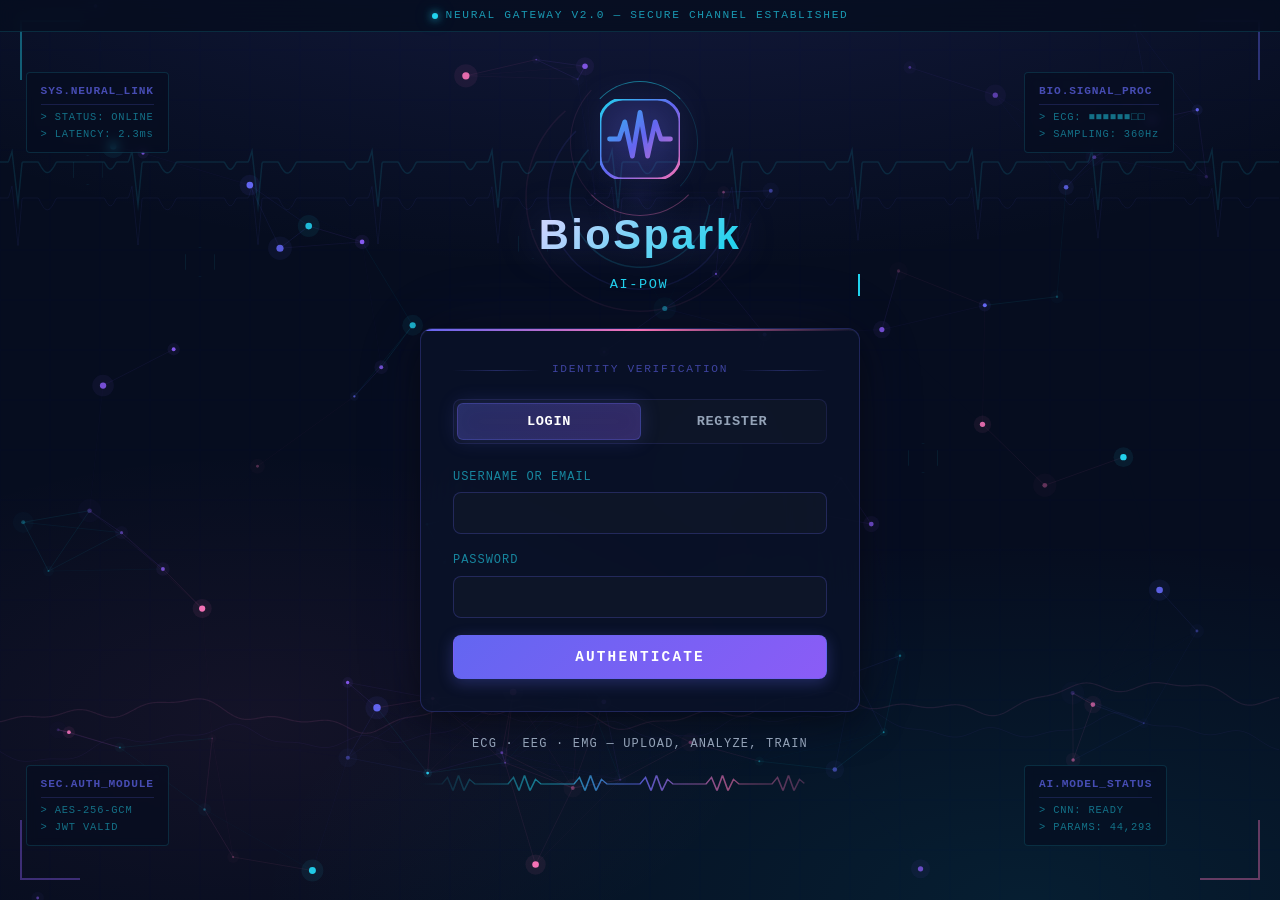
==== commit ff506410: "Add Grad-CAM attention heatmap and real-time streaming inference Grad-CAM (model interpretability): " ====
--- a/frontend/index.html
+++ b/frontend/index.html
@@ -153,6 +153,10 @@
                 <svg width="16" height="16" viewBox="0 0 24 24" fill="none" stroke="currentColor" stroke-width="2" style="vertical-align:middle;margin-right:6px"><circle cx="12" cy="12" r="3"/><path d="M12 1v4M12 19v4M4.22 4.22l2.83 2.83M16.95 16.95l2.83 2.83M1 12h4M19 12h4M4.22 19.78l2.83-2.83M16.95 7.05l2.83-2.83"/></svg>
                 <span data-en="Train" data-zh="模型训练">Train</span>
             </button>
+            <button class="mode-tab" data-mode="monitor" onclick="App.switchMode('monitor')">
+                <svg width="16" height="16" viewBox="0 0 24 24" fill="none" stroke="currentColor" stroke-width="2" style="vertical-align:middle;margin-right:6px"><path d="M2 12s3-7 10-7 10 7 10 7-3 7-10 7S2 12 2 12z"/><circle cx="12" cy="12" r="3"/></svg>
+                <span data-en="Monitor" data-zh="实时监测">Monitor</span>
+            </button>
         </div>
 
         <!-- ═══════════════ ANALYZE MODE ═══════════════ -->
@@ -229,6 +233,18 @@
                 <button id="export-csv-btn" class="btn secondary" data-en="Export CSV" data-zh="导出 CSV">Export CSV</button>
                 <button id="new-analysis-btn" class="btn primary" data-en="New Analysis" data-zh="新建分析">New Analysis</button>
             </div>
+        </section>
+
+        <!-- Step 5: Grad-CAM Attention Heatmap -->
+        <section id="gradcam-section" class="card hidden">
+            <h2 data-en="5. Grad-CAM Attention Heatmap" data-zh="5. Grad-CAM 注意力热力图">5. Grad-CAM Attention Heatmap</h2>
+            <p class="section-hint" data-en="Visualize which signal regions the CNN focuses on for its prediction. Red = high attention." data-zh="可视化 CNN 关注的信号区域，红色 = 高注意力。">
+                Visualize which signal regions the CNN focuses on for its prediction. Red = high attention.
+            </p>
+            <div id="gradcam-status" class="status hidden"></div>
+            <div id="gradcam-controls" class="gradcam-controls"></div>
+            <div id="gradcam-chart" class="chart-container" style="height:360px;"></div>
+            <div id="gradcam-info" class="gradcam-info"></div>
         </section>
 
         </div><!-- end #analyze-mode -->
@@ -467,6 +483,18 @@
             </div>
         </section>
 
+        <!-- Train Step 5.5: Grad-CAM Attention Heatmap -->
+        <section id="train-gradcam-section" class="card hidden">
+            <h2 data-en="T5.5 Grad-CAM Attention Heatmap" data-zh="T5.5 Grad-CAM 注意力热力图">T5.5 Grad-CAM Attention Heatmap</h2>
+            <p class="section-hint" data-en="Visualize which signal regions the trained CNN focuses on. Computed on validation samples." data-zh="可视化训练后 CNN 关注的信号区域，基于验证集样本计算。">
+                Visualize which signal regions the trained CNN focuses on. Computed on validation samples.
+            </p>
+            <div id="train-gradcam-status" class="status hidden"></div>
+            <div id="train-gradcam-controls" class="gradcam-controls"></div>
+            <div id="train-gradcam-chart" class="chart-container" style="height:360px;"></div>
+            <div id="train-gradcam-info" class="gradcam-info"></div>
+        </section>
+
         <!-- Train Step 6: Publication-Quality Figures -->
         <section id="train-figures-section" class="card hidden">
             <h2 data-en="T6. Publication-Quality Figures" data-zh="T6. 出版质量图表">T6. Publication-Quality Figures</h2>
@@ -550,6 +578,114 @@
 
         </div><!-- end #train-mode -->
 
+        <!-- ═══════════════ MONITOR MODE (Real-time Streaming) ═══════════════ -->
+        <div id="monitor-mode" class="hidden">
+
+        <section class="card">
+            <h2 data-en="Real-time Signal Monitor" data-zh="实时信号监测">Real-time Signal Monitor</h2>
+            <p class="section-hint" data-en="Stream biosignal data from wearable devices or demo simulation. Real-time inference with anomaly alerting." data-zh="从可穿戴设备或演示模拟中流式传输生物信号数据。实时推理与异常警报。">
+                Stream biosignal data from wearable devices or demo simulation. Real-time inference with anomaly alerting.
+            </p>
+
+            <!-- Connection config -->
+            <div class="stream-config-bar">
+                <label>
+                    <span data-en="Model:" data-zh="模型:">Model:</span>
+                    <select id="stream-model-select">
+                        <option value="ecg_arrhythmia" data-en="ECG Arrhythmia (5-class)" data-zh="ECG 心律失常 (5类)">ECG Arrhythmia (5-class)</option>
+                        <option value="eeg_sleep" data-en="EEG Sleep Staging (5-class)" data-zh="EEG 睡眠分期 (5类)">EEG Sleep Staging (5-class)</option>
+                        <option value="emg_gesture" data-en="EMG Gesture (53-class)" data-zh="EMG 手势 (53类)">EMG Gesture (53-class)</option>
+                    </select>
+                </label>
+                <label>
+                    <span data-en="Source:" data-zh="数据源:">Source:</span>
+                    <select id="stream-mode-select">
+                        <option value="demo" data-en="Demo (Synthetic)" data-zh="演示 (合成信号)">Demo (Synthetic)</option>
+                        <option value="device" data-en="Device (WebSocket)" data-zh="设备 (WebSocket)">Device (WebSocket)</option>
+                    </select>
+                </label>
+                <label>
+                    <span data-en="Heart Rate:" data-zh="心率:">Heart Rate:</span>
+                    <input type="number" id="stream-hr-input" value="72" min="40" max="200" style="width:70px;padding:5px 8px;border:1px solid var(--border);border-radius:6px;background:var(--bg-secondary);color:var(--text);">
+                    <small>BPM</small>
+                </label>
+                <div class="stream-btn-group">
+                    <button id="stream-start-btn" class="btn primary" onclick="Streaming.start(
+                        document.getElementById('stream-model-select').value,
+                        document.getElementById('stream-mode-select').value,
+                        { heart_rate: parseInt(document.getElementById('stream-hr-input').value) || 72 }
+                    )" data-en="Start" data-zh="开始监测">Start</button>
+                    <button id="stream-stop-btn" class="btn secondary" disabled onclick="Streaming.stop()" data-en="Stop" data-zh="停止">Stop</button>
+                </div>
+            </div>
+            <div id="stream-status" class="status hidden"></div>
+        </section>
+
+        <!-- Live Dashboard -->
+        <section id="stream-dashboard" class="card">
+            <div class="stream-dashboard-grid">
+                <!-- Left: Signal Chart -->
+                <div class="stream-signal-panel">
+                    <div class="stream-panel-header">
+                        <h3 data-en="Live Signal" data-zh="实时信号">Live Signal</h3>
+                        <span id="stream-signal-indicator" class="stream-live-dot"></span>
+                    </div>
+                    <div id="stream-signal-chart" class="chart-container" style="height:260px;"></div>
+                </div>
+
+                <!-- Right: Prediction + Distribution -->
+                <div class="stream-pred-panel">
+                    <div class="stream-panel-header">
+                        <h3 data-en="Latest Prediction" data-zh="最新预测">Latest Prediction</h3>
+                    </div>
+                    <div id="stream-latest-pred" class="stream-latest-pred">
+                        <div class="stream-pred-placeholder" data-en="Waiting for data..." data-zh="等待数据中...">Waiting for data...</div>
+                    </div>
+                    <div class="stream-panel-header" style="margin-top:1rem;">
+                        <h3 data-en="Class Distribution" data-zh="类别分布">Class Distribution</h3>
+                    </div>
+                    <div id="stream-dist-chart" class="chart-container" style="height:180px;"></div>
+                </div>
+            </div>
+
+            <!-- Stats bar -->
+            <div id="stream-stats" class="stream-stats-bar">
+                <div class="stream-stat-item">
+                    <span class="stream-stat-value">0:00</span>
+                    <span class="stream-stat-label" data-en="Elapsed" data-zh="运行时间">Elapsed</span>
+                </div>
+                <div class="stream-stat-item">
+                    <span class="stream-stat-value">0</span>
+                    <span class="stream-stat-label" data-en="Samples" data-zh="总样本数">Samples</span>
+                </div>
+                <div class="stream-stat-item">
+                    <span class="stream-stat-value">0</span>
+                    <span class="stream-stat-label" data-en="Predictions" data-zh="预测次数">Predictions</span>
+                </div>
+                <div class="stream-stat-item">
+                    <span class="stream-stat-value">0</span>
+                    <span class="stream-stat-label" data-en="Eff. SR (Hz)" data-zh="有效采样率">Eff. SR (Hz)</span>
+                </div>
+                <div class="stream-stat-item">
+                    <span class="stream-stat-value">0</span>
+                    <span class="stream-stat-label" data-en="Alerts" data-zh="异常警报">Alerts</span>
+                </div>
+            </div>
+
+            <!-- Alerts log -->
+            <div class="stream-alerts-section">
+                <div class="stream-panel-header">
+                    <h3 data-en="Anomaly Alerts" data-zh="异常警报">Anomaly Alerts</h3>
+                    <span id="stream-alert-count" class="stream-alert-badge hidden">0</span>
+                </div>
+                <div id="stream-alert-log" class="stream-alert-log">
+                    <div class="stream-alert-empty" data-en="No alerts — all predictions normal." data-zh="暂无警报 — 所有预测正常。">No alerts — all predictions normal.</div>
+                </div>
+            </div>
+        </section>
+
+        </div><!-- end #monitor-mode -->
+
     </main>
 
     <footer>
@@ -563,6 +699,8 @@
     <script src="js/uploader.js?v=3"></script>
     <script src="js/visualizer.js?v=3"></script>
     <script src="js/results.js?v=3"></script>
+    <script src="js/gradcam.js?v=1"></script>
+    <script src="js/streaming.js?v=1"></script>
     <script src="js/trainer.js?v=4"></script>
     <script src="js/figures.js?v=1"></script>
     <script src="js/app.js?v=5"></script>
--- a/frontend/css/style.css
+++ b/frontend/css/style.css
@@ -1456,3 +1456,388 @@
     font-size: 0.85rem;
     letter-spacing: 0.02em;
 }
+
+/* ═══════════════════════════════════════════════════════════
+   Grad-CAM Attention Heatmap
+   ═══════════════════════════════════════════════════════════ */
+
+.gradcam-controls {
+    display: flex;
+    align-items: center;
+    flex-wrap: wrap;
+    gap: 0.5rem;
+    margin-bottom: 1rem;
+    padding: 0.75rem 1rem;
+    background: rgba(99,102,241,0.05);
+    border: 1px solid rgba(99,102,241,0.15);
+    border-radius: 8px;
+}
+
+.gradcam-controls label {
+    display: inline-flex;
+    align-items: center;
+    gap: 0.4rem;
+    font-size: 0.85rem;
+    color: var(--text-secondary);
+}
+
+.gradcam-controls select {
+    padding: 5px 10px;
+    border: 1px solid var(--border);
+    border-radius: 6px;
+    background: var(--bg-secondary);
+    color: var(--text);
+    font-size: 0.82rem;
+    max-width: 360px;
+}
+
+.gradcam-info {
+    margin-top: 1rem;
+}
+
+.gradcam-info-grid {
+    display: grid;
+    grid-template-columns: 1fr 1.2fr 1fr;
+    gap: 1.5rem;
+    padding: 1rem;
+    background: var(--bg-secondary);
+    border: 1px solid var(--border);
+    border-radius: 8px;
+}
+
+@media (max-width: 768px) {
+    .gradcam-info-grid {
+        grid-template-columns: 1fr;
+    }
+}
+
+.gradcam-info-col {
+    font-size: 0.85rem;
+}
+
+.gradcam-stat {
+    margin-bottom: 4px;
+    color: var(--text-secondary);
+}
+
+.gradcam-stat strong {
+    color: var(--text);
+}
+
+.gradcam-region {
+    display: flex;
+    align-items: center;
+    gap: 0.5rem;
+    padding: 6px 10px;
+    margin-bottom: 6px;
+    background: rgba(99,102,241,0.06);
+    border: 1px solid rgba(99,102,241,0.12);
+    border-radius: 6px;
+    font-size: 0.82rem;
+    color: var(--text-secondary);
+}
+
+.gradcam-region-badge {
+    display: inline-flex;
+    align-items: center;
+    justify-content: center;
+    width: 22px;
+    height: 22px;
+    border-radius: 50%;
+    background: linear-gradient(135deg, var(--primary), var(--accent-purple));
+    color: #fff;
+    font-size: 0.7rem;
+    font-weight: 700;
+    flex-shrink: 0;
+}
+
+/* ═══════════════════════════════════════════════════════════
+   Real-time Streaming Monitor
+   ═══════════════════════════════════════════════════════════ */
+
+.stream-config-bar {
+    display: flex;
+    align-items: center;
+    flex-wrap: wrap;
+    gap: 1rem;
+    padding: 1rem;
+    background: rgba(99,102,241,0.05);
+    border: 1px solid rgba(99,102,241,0.15);
+    border-radius: 10px;
+    margin-bottom: 1rem;
+}
+
+.stream-config-bar label {
+    display: inline-flex;
+    align-items: center;
+    gap: 0.4rem;
+    font-size: 0.85rem;
+    color: var(--text-secondary);
+}
+
+.stream-config-bar select, .stream-config-bar input {
+    padding: 5px 10px;
+    border: 1px solid var(--border);
+    border-radius: 6px;
+    background: var(--bg-secondary);
+    color: var(--text);
+    font-size: 0.82rem;
+}
+
+.stream-config-bar small {
+    color: var(--text-secondary);
+    font-size: 0.75rem;
+}
+
+.stream-btn-group {
+    display: flex;
+    gap: 0.5rem;
+    margin-left: auto;
+}
+
+/* ── Dashboard Grid ─────────────────────────────────────── */
+
+.stream-dashboard-grid {
+    display: grid;
+    grid-template-columns: 1.6fr 1fr;
+    gap: 1.5rem;
+    margin-bottom: 1.5rem;
+}
+
+@media (max-width: 768px) {
+    .stream-dashboard-grid { grid-template-columns: 1fr; }
+}
+
+.stream-panel-header {
+    display: flex;
+    align-items: center;
+    gap: 0.5rem;
+    margin-bottom: 0.75rem;
+}
+
+.stream-panel-header h3 {
+    margin: 0;
+    font-size: 0.95rem;
+    font-weight: 700;
+}
+
+.stream-live-dot {
+    width: 8px;
+    height: 8px;
+    border-radius: 50%;
+    background: #22c55e;
+    box-shadow: 0 0 8px rgba(34,197,94,0.6);
+    animation: livePulse 1.5s ease-in-out infinite;
+}
+
+@keyframes livePulse {
+    0%, 100% { opacity: 1; box-shadow: 0 0 8px rgba(34,197,94,0.6); }
+    50% { opacity: 0.4; box-shadow: 0 0 4px rgba(34,197,94,0.3); }
+}
+
+/* ── Latest Prediction ──────────────────────────────────── */
+
+.stream-latest-pred {
+    min-height: 120px;
+}
+
+.stream-pred-placeholder {
+    color: var(--text-secondary);
+    font-size: 0.85rem;
+    text-align: center;
+    padding: 2rem 0;
+    opacity: 0.6;
+}
+
+.stream-pred-header {
+    display: flex;
+    align-items: baseline;
+    gap: 0.75rem;
+    margin-bottom: 0.75rem;
+    padding-bottom: 0.5rem;
+    border-bottom: 1px solid var(--border);
+}
+
+.stream-pred-class {
+    font-size: 1.15rem;
+    font-weight: 800;
+    color: var(--text);
+}
+
+.stream-pred-class.stream-pred-alert {
+    color: #ef4444;
+    text-shadow: 0 0 10px rgba(239,68,68,0.5);
+}
+
+.stream-pred-conf {
+    font-size: 0.95rem;
+    font-weight: 700;
+    color: var(--primary);
+}
+
+.stream-pred-time {
+    font-size: 0.75rem;
+    color: var(--text-secondary);
+    margin-left: auto;
+}
+
+/* ── Probability Bars ───────────────────────────────────── */
+
+.stream-prob-row {
+    display: flex;
+    align-items: center;
+    gap: 0.5rem;
+    margin-bottom: 4px;
+    font-size: 0.78rem;
+}
+
+.stream-prob-row.stream-prob-top {
+    font-weight: 700;
+}
+
+.stream-prob-label {
+    width: 140px;
+    overflow: hidden;
+    text-overflow: ellipsis;
+    white-space: nowrap;
+    flex-shrink: 0;
+    color: var(--text-secondary);
+}
+
+.stream-prob-top .stream-prob-label {
+    color: var(--text);
+}
+
+.stream-prob-bar-bg {
+    flex: 1;
+    height: 6px;
+    background: rgba(148,163,184,0.15);
+    border-radius: 3px;
+    overflow: hidden;
+}
+
+.stream-prob-bar-fill {
+    height: 100%;
+    border-radius: 3px;
+    transition: width 0.3s ease;
+}
+
+.stream-prob-value {
+    width: 42px;
+    text-align: right;
+    flex-shrink: 0;
+    color: var(--text-secondary);
+    font-variant-numeric: tabular-nums;
+}
+
+/* ── Stats Bar ──────────────────────────────────────────── */
+
+.stream-stats-bar {
+    display: flex;
+    justify-content: space-around;
+    padding: 0.75rem 1rem;
+    background: rgba(99,102,241,0.06);
+    border: 1px solid rgba(99,102,241,0.12);
+    border-radius: 10px;
+    margin-bottom: 1.5rem;
+}
+
+.stream-stat-item {
+    text-align: center;
+}
+
+.stream-stat-value {
+    display: block;
+    font-size: 1.3rem;
+    font-weight: 800;
+    color: var(--text);
+    font-variant-numeric: tabular-nums;
+}
+
+.stream-stat-label {
+    font-size: 0.7rem;
+    color: var(--text-secondary);
+    text-transform: uppercase;
+    letter-spacing: 0.05em;
+}
+
+/* ── Alert Log ──────────────────────────────────────────── */
+
+.stream-alerts-section {
+    margin-top: 0.5rem;
+}
+
+.stream-alert-badge {
+    display: inline-flex;
+    align-items: center;
+    justify-content: center;
+    min-width: 20px;
+    height: 20px;
+    padding: 0 6px;
+    border-radius: 10px;
+    background: #ef4444;
+    color: #fff;
+    font-size: 0.7rem;
+    font-weight: 700;
+    animation: alertBadgePulse 2s ease-in-out infinite;
+}
+
+@keyframes alertBadgePulse {
+    0%, 100% { box-shadow: 0 0 0 0 rgba(239,68,68,0.4); }
+    50% { box-shadow: 0 0 0 6px rgba(239,68,68,0); }
+}
+
+.stream-alert-log {
+    max-height: 200px;
+    overflow-y: auto;
+    padding: 0.5rem;
+    background: rgba(15,23,42,0.3);
+    border: 1px solid var(--border);
+    border-radius: 8px;
+}
+
+.stream-alert-empty {
+    color: var(--text-secondary);
+    font-size: 0.82rem;
+    text-align: center;
+    padding: 1rem;
+    opacity: 0.6;
+}
+
+.stream-alert-entry {
+    display: flex;
+    align-items: center;
+    gap: 0.5rem;
+    padding: 6px 10px;
+    margin-bottom: 4px;
+    background: rgba(239,68,68,0.06);
+    border: 1px solid rgba(239,68,68,0.15);
+    border-radius: 6px;
+    font-size: 0.82rem;
+    animation: alertSlideIn 0.3s ease;
+}
+
+@keyframes alertSlideIn {
+    from { opacity: 0; transform: translateY(-8px); }
+    to { opacity: 1; transform: translateY(0); }
+}
+
+.stream-alert-dot {
+    width: 8px;
+    height: 8px;
+    border-radius: 50%;
+    background: #ef4444;
+    flex-shrink: 0;
+    box-shadow: 0 0 6px rgba(239,68,68,0.5);
+}
+
+.stream-alert-text {
+    flex: 1;
+    color: var(--text);
+}
+
+.stream-alert-ts {
+    color: var(--text-secondary);
+    font-size: 0.75rem;
+    margin-left: 0.5rem;
+}
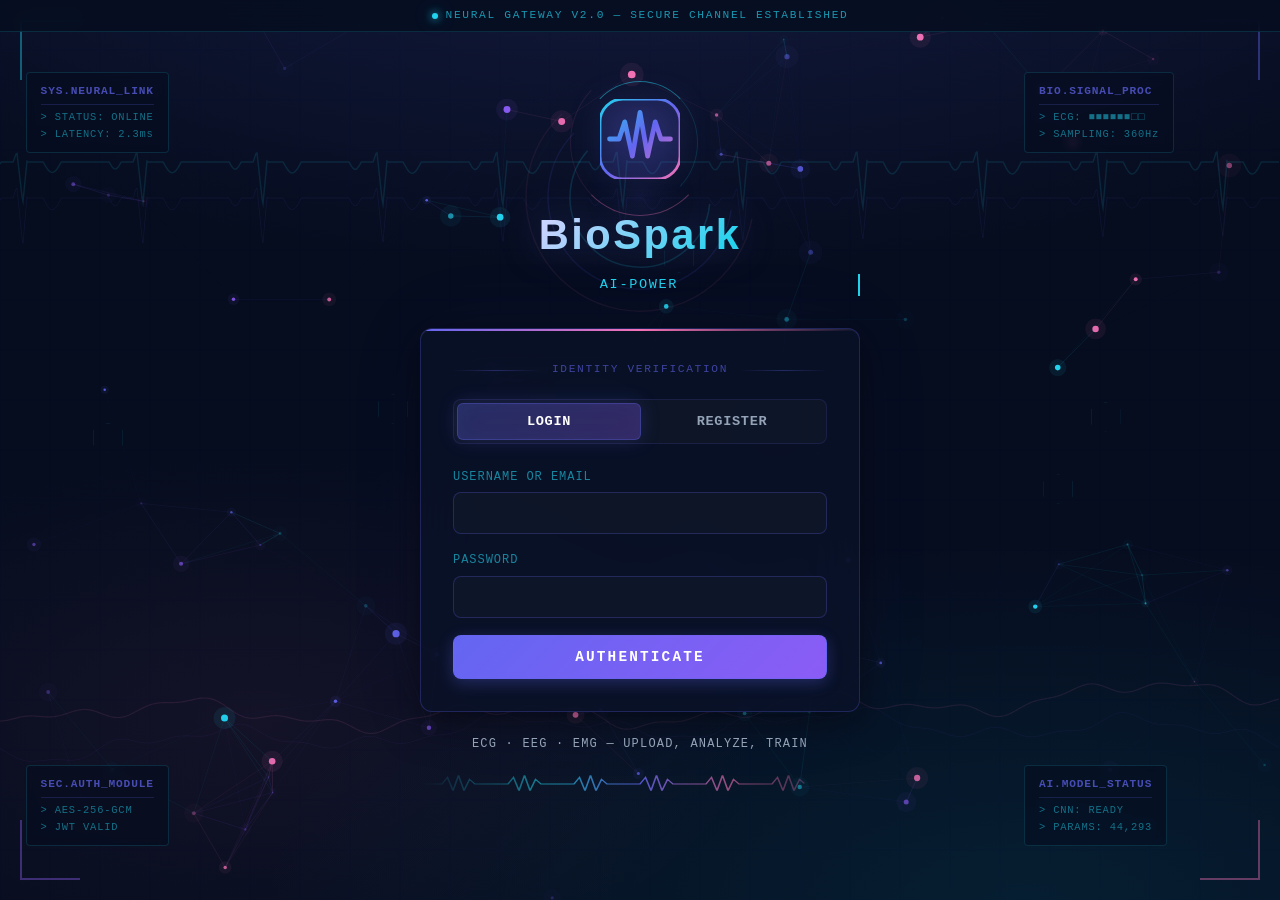
==== commit 65cd1bce: "Add guided training mode, data quality assessment, and result interpretation (v0.8.0) - Training mod" ====
--- a/frontend/index.html
+++ b/frontend/index.html
@@ -378,6 +378,15 @@
             </div>
         </section>
 
+        <!-- Train Step 2.5: Guided Mode Selection (shown after summary, before config) -->
+        <section id="train-guided-section" class="card hidden">
+            <h2 data-en="T2.5. Choose Training Mode" data-zh="T2.5. 选择训练模式">T2.5. Choose Training Mode</h2>
+            <!-- Data Quality Banner (injected by JS after assess call) -->
+            <div id="train-quality-banner" class="hidden"></div>
+            <!-- Mode cards (rendered by trainer.js) -->
+            <div id="train-mode-cards" class="mode-card-grid"></div>
+        </section>
+
         <!-- Train Step 3: Training Config + Live Dashboard -->
         <section id="train-config-section" class="card hidden">
             <h2 data-en="T3. Training Configuration" data-zh="T3. 训练配置">T3. Training Configuration</h2>
@@ -452,6 +461,8 @@
                 </div>
             </div>
             <div id="train-epoch-log" class="train-epoch-log"></div>
+            <!-- v0.8: Plain-language narration panel -->
+            <div id="train-narration" class="train-narration hidden"></div>
             <div id="train-complete-banner" class="status success hidden"></div>
         </section>
 
@@ -493,6 +504,14 @@
             <div id="train-gradcam-controls" class="gradcam-controls"></div>
             <div id="train-gradcam-chart" class="chart-container" style="height:360px;"></div>
             <div id="train-gradcam-info" class="gradcam-info"></div>
+        </section>
+
+        <!-- Train Step 5.5: Result Interpretation (v0.8) -->
+        <section id="train-interpret-section" class="card hidden">
+            <h2 data-en="T5.5. What Do These Results Mean?" data-zh="T5.5. 结果解读">T5.5. What Do These Results Mean?</h2>
+            <div id="train-interpret-content">
+                <div class="spinner-inline"></div>
+            </div>
         </section>
 
         <!-- Train Step 6: Publication-Quality Figures -->
--- a/frontend/css/style.css
+++ b/frontend/css/style.css
@@ -1841,3 +1841,217 @@
     font-size: 0.75rem;
     margin-left: 0.5rem;
 }
+
+/* ── v0.8: Guided Training Mode ── */
+
+.mode-card-grid {
+    display: grid;
+    grid-template-columns: repeat(auto-fit, minmax(200px, 1fr));
+    gap: 1rem;
+    margin-top: 1rem;
+}
+
+.mode-card {
+    background: var(--card-bg);
+    border: 2px solid var(--border);
+    border-radius: var(--radius);
+    padding: 1.25rem;
+    cursor: pointer;
+    transition: border-color 0.2s, box-shadow 0.2s, transform 0.15s;
+    position: relative;
+}
+
+.mode-card:hover {
+    border-color: var(--primary);
+    transform: translateY(-2px);
+    box-shadow: 0 0 20px rgba(99,102,241,0.25);
+}
+
+.mode-card.selected {
+    border-color: var(--accent);
+    box-shadow: 0 0 20px rgba(6,182,212,0.3);
+}
+
+.mode-card .mode-badge {
+    position: absolute;
+    top: 0.6rem;
+    right: 0.6rem;
+    background: var(--accent);
+    color: #0f172a;
+    font-size: 0.65rem;
+    font-weight: 700;
+    padding: 0.2rem 0.5rem;
+    border-radius: 99px;
+    text-transform: uppercase;
+    letter-spacing: 0.04em;
+}
+
+.mode-card .mode-icon {
+    font-size: 1.8rem;
+    margin-bottom: 0.6rem;
+}
+
+.mode-card .mode-title {
+    font-size: 1rem;
+    font-weight: 600;
+    color: var(--text);
+    margin-bottom: 0.4rem;
+}
+
+.mode-card .mode-desc {
+    font-size: 0.8rem;
+    color: var(--text-secondary);
+    line-height: 1.5;
+    margin-bottom: 0.6rem;
+}
+
+.mode-card .mode-time {
+    font-size: 0.75rem;
+    color: var(--accent);
+    font-family: 'Courier New', monospace;
+}
+
+/* ── v0.8: Data Quality Banner ── */
+
+.quality-banner {
+    border-radius: 12px;
+    padding: 1rem 1.25rem;
+    margin-bottom: 1rem;
+    border: 1px solid;
+}
+
+.quality-banner.excellent { border-color: var(--success); background: rgba(16,185,129,0.08); }
+.quality-banner.good      { border-color: var(--accent);  background: rgba(6,182,212,0.08); }
+.quality-banner.warning   { border-color: var(--warning); background: rgba(245,158,11,0.08); }
+.quality-banner.error     { border-color: var(--danger);  background: rgba(239,68,68,0.08); }
+
+.quality-score-row {
+    display: flex;
+    align-items: center;
+    gap: 1rem;
+    margin-bottom: 0.5rem;
+}
+
+.quality-score-circle {
+    width: 48px;
+    height: 48px;
+    border-radius: 50%;
+    display: flex;
+    align-items: center;
+    justify-content: center;
+    font-size: 1rem;
+    font-weight: 700;
+    flex-shrink: 0;
+}
+
+.quality-issue {
+    display: flex;
+    align-items: flex-start;
+    gap: 0.5rem;
+    padding: 0.4rem 0;
+    font-size: 0.82rem;
+    color: var(--text);
+    border-top: 1px solid var(--border);
+}
+
+.quality-issue .issue-icon { flex-shrink: 0; }
+
+/* ── v0.8: Training Narration ── */
+
+.train-narration {
+    background: rgba(99,102,241,0.08);
+    border: 1px solid rgba(99,102,241,0.25);
+    border-radius: 10px;
+    padding: 0.75rem 1rem;
+    margin-top: 0.75rem;
+    font-size: 0.85rem;
+    color: var(--text);
+    line-height: 1.6;
+    min-height: 2.5rem;
+    font-family: 'Courier New', monospace;
+}
+
+.train-narration::before {
+    content: '▶ ';
+    color: var(--accent);
+}
+
+/* ── v0.8: Interpret Panel ── */
+
+.interpret-grid {
+    display: grid;
+    grid-template-columns: 1fr 1fr;
+    gap: 1.25rem;
+    margin-bottom: 1rem;
+}
+
+@media (max-width: 700px) {
+    .interpret-grid { grid-template-columns: 1fr; }
+    .mode-card-grid { grid-template-columns: 1fr 1fr; }
+}
+
+.interpret-card {
+    background: var(--bg-secondary);
+    border-radius: 12px;
+    padding: 1rem;
+    border: 1px solid var(--border);
+}
+
+.interpret-card h4 {
+    font-size: 0.8rem;
+    text-transform: uppercase;
+    letter-spacing: 0.08em;
+    color: var(--text-secondary);
+    margin-bottom: 0.5rem;
+}
+
+.interpret-card .readiness-badge {
+    display: inline-block;
+    padding: 0.25rem 0.75rem;
+    border-radius: 99px;
+    font-size: 0.8rem;
+    font-weight: 600;
+    margin-bottom: 0.5rem;
+}
+
+.readiness-badge.excellent { background: rgba(16,185,129,0.2); color: #34d399; }
+.readiness-badge.strong    { background: rgba(6,182,212,0.2);  color: var(--accent); }
+.readiness-badge.moderate  { background: rgba(245,158,11,0.2); color: #fbbf24; }
+.readiness-badge.weak      { background: rgba(239,68,68,0.2);  color: #f87171; }
+
+.interpret-card p {
+    font-size: 0.85rem;
+    color: var(--text);
+    line-height: 1.6;
+}
+
+.next-steps-list {
+    list-style: none;
+    padding: 0;
+    margin-top: 0.5rem;
+}
+
+.next-steps-list li {
+    padding: 0.35rem 0;
+    font-size: 0.85rem;
+    color: var(--text);
+    display: flex;
+    align-items: flex-start;
+    gap: 0.5rem;
+}
+
+.next-steps-list li::before {
+    content: '→';
+    color: var(--accent);
+    flex-shrink: 0;
+}
+
+.spinner-inline {
+    width: 24px;
+    height: 24px;
+    border: 3px solid var(--border);
+    border-top-color: var(--accent);
+    border-radius: 50%;
+    animation: spin 0.8s linear infinite;
+    margin: 1rem auto;
+}
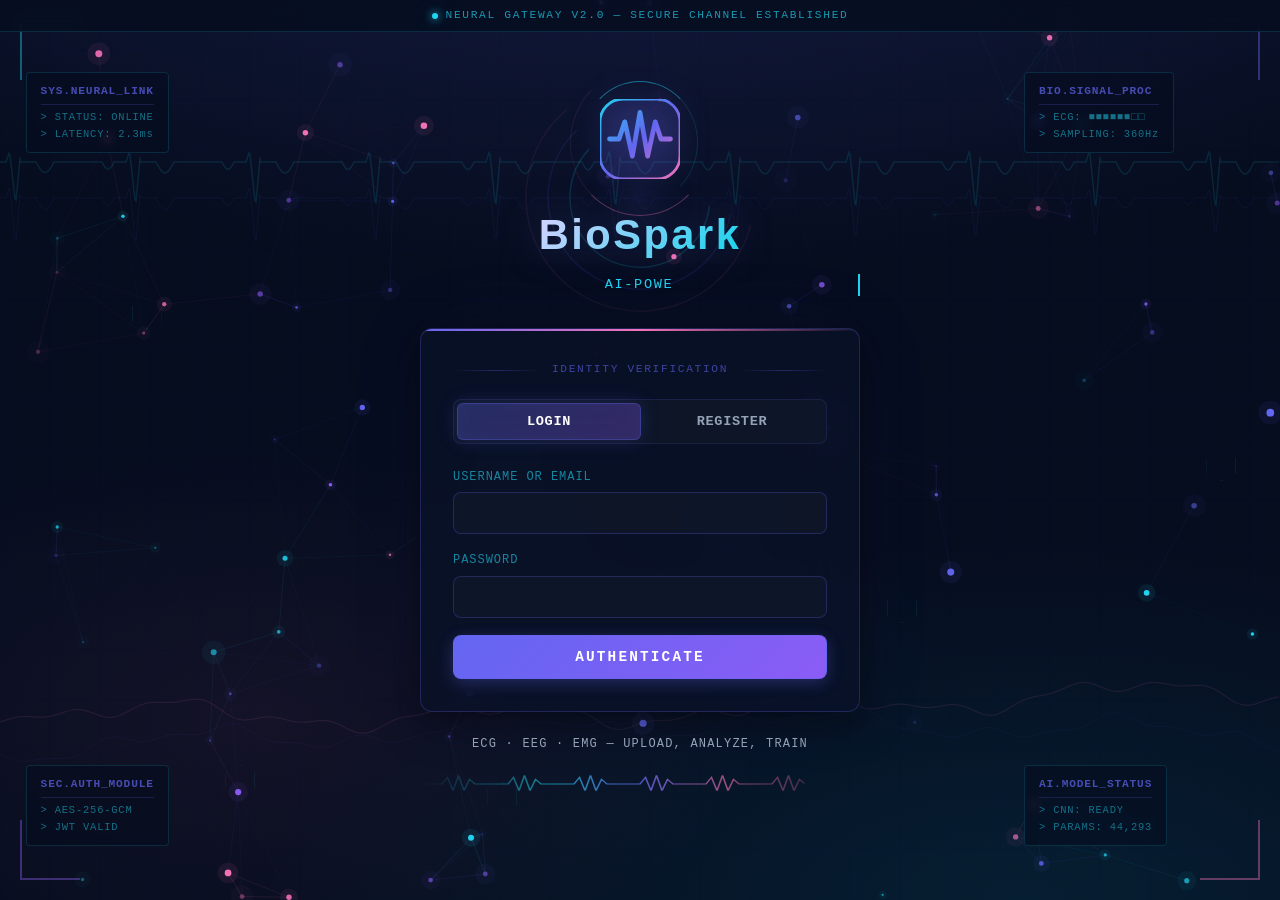
==== commit a62cdc8b: "Fix API_BASE hardcoded port so dev server works on any port Previously hardcoded to http://localhost" ====
--- a/frontend/index.html
+++ b/frontend/index.html
@@ -715,7 +715,7 @@
 
     <script src="js/login-animations.js?v=1"></script>
     <script src="js/auth.js?v=3"></script>
-    <script src="js/uploader.js?v=3"></script>
+    <script src="js/uploader.js?v=4"></script>
     <script src="js/visualizer.js?v=3"></script>
     <script src="js/results.js?v=3"></script>
     <script src="js/gradcam.js?v=1"></script>
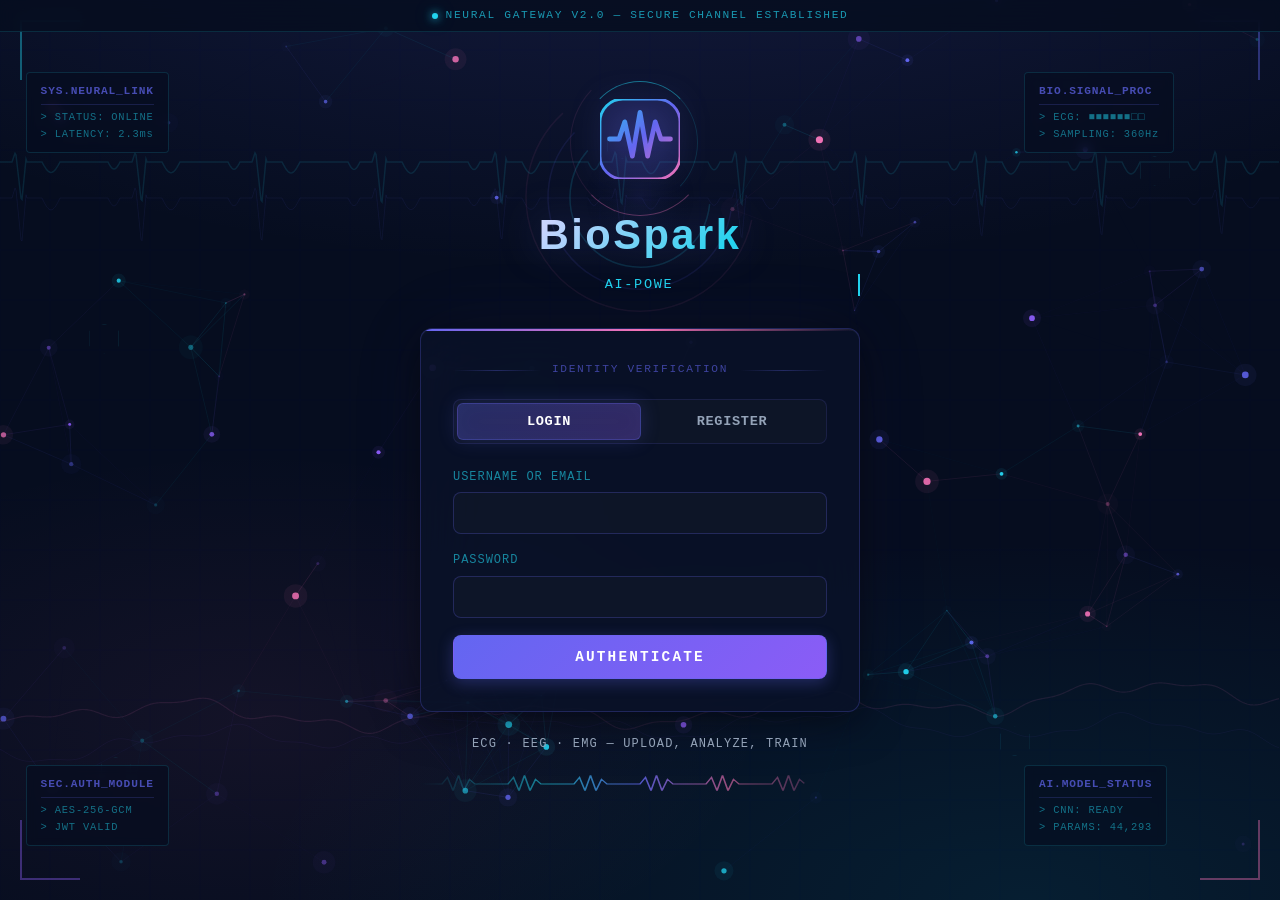
==== commit bd012936: "Add Data Prep workflow + Self-Improving model + figure ZIP fix (v0.9.0) Three new capabilities:  1. " ====
--- a/frontend/index.html
+++ b/frontend/index.html
@@ -149,6 +149,10 @@
                 <svg width="16" height="16" viewBox="0 0 24 24" fill="none" stroke="currentColor" stroke-width="2" style="vertical-align:middle;margin-right:6px"><path d="M22 12h-4l-3 9L9 3l-3 9H2"/></svg>
                 <span data-en="Analyze" data-zh="推理分析">Analyze</span>
             </button>
+            <button class="mode-tab" data-mode="prep" onclick="App.switchMode('prep')">
+                <svg width="16" height="16" viewBox="0 0 24 24" fill="none" stroke="currentColor" stroke-width="2" style="vertical-align:middle;margin-right:6px"><path d="M3 3h18v4H3zM3 10h18v4H3zM3 17h18v4H3z"/></svg>
+                <span data-en="Data Prep" data-zh="数据整理">Data Prep</span>
+            </button>
             <button class="mode-tab" data-mode="train" onclick="App.switchMode('train')">
                 <svg width="16" height="16" viewBox="0 0 24 24" fill="none" stroke="currentColor" stroke-width="2" style="vertical-align:middle;margin-right:6px"><circle cx="12" cy="12" r="3"/><path d="M12 1v4M12 19v4M4.22 4.22l2.83 2.83M16.95 16.95l2.83 2.83M1 12h4M19 12h4M4.22 19.78l2.83-2.83M16.95 7.05l2.83-2.83"/></svg>
                 <span data-en="Train" data-zh="模型训练">Train</span>
@@ -156,6 +160,10 @@
             <button class="mode-tab" data-mode="monitor" onclick="App.switchMode('monitor')">
                 <svg width="16" height="16" viewBox="0 0 24 24" fill="none" stroke="currentColor" stroke-width="2" style="vertical-align:middle;margin-right:6px"><path d="M2 12s3-7 10-7 10 7 10 7-3 7-10 7S2 12 2 12z"/><circle cx="12" cy="12" r="3"/></svg>
                 <span data-en="Monitor" data-zh="实时监测">Monitor</span>
+            </button>
+            <button class="mode-tab" data-mode="my-models" onclick="App.switchMode('my-models')">
+                <svg width="16" height="16" viewBox="0 0 24 24" fill="none" stroke="currentColor" stroke-width="2" style="vertical-align:middle;margin-right:6px"><path d="M21 16V8a2 2 0 0 0-1-1.73l-7-4a2 2 0 0 0-2 0l-7 4A2 2 0 0 0 3 8v8a2 2 0 0 0 1 1.73l7 4a2 2 0 0 0 2 0l7-4A2 2 0 0 0 21 16z"/><polyline points="3.27 6.96 12 12.01 20.73 6.96"/><line x1="12" y1="22.08" x2="12" y2="12"/></svg>
+                <span data-en="My Models" data-zh="我的模型">My Models</span>
             </button>
         </div>
 
@@ -436,6 +444,16 @@
                     </label>
                 </div>
             </div>
+            <!-- Self-Improving (warm-start) -->
+            <div class="auto-mode-bar" style="margin-top:0.75rem;">
+                <label class="toggle-label">
+                    <input type="checkbox" id="cfg-warm-start" disabled>
+                    <span data-en="Continue from my last model (Self-Improving)" data-zh="从我的上一个模型继续训练（自我改进）">Continue from my last model (Self-Improving)</span>
+                </label>
+                <small id="warm-start-hint" style="color:var(--text-secondary);font-size:0.78rem;display:block;margin-top:0.25rem;"
+                       data-en="No compatible prior checkpoint. Train one first; then this option will activate."
+                       data-zh="尚无兼容的历史 checkpoint，先训练一次后该选项即可启用。">No compatible prior checkpoint. Train one first; then this option will activate.</small>
+            </div>
             <div style="margin-top:1rem;display:flex;gap:0.75rem;">
                 <button id="train-start-btn" class="btn primary" data-en="Start Training" data-zh="开始训练">Start Training</button>
                 <button id="train-stop-btn" class="btn secondary hidden" data-en="Stop" data-zh="停止" disabled>Stop</button>
@@ -591,11 +609,139 @@
 
             <!-- Bulk download -->
             <div class="export-bar" style="margin-top:1.5rem;">
-                <button class="btn primary" onclick="Figures.downloadAllFigures()" data-en="Download All Figures (ZIP)" data-zh="下载全部图表 (ZIP)">Download All Figures (ZIP)</button>
+                <button class="btn primary" onclick="Figures.downloadAllFigures(this)" data-en="Download All Figures (ZIP)" data-zh="下载全部图表 (ZIP)">Download All Figures (ZIP)</button>
             </div>
         </section>
 
         </div><!-- end #train-mode -->
+
+        <!-- ═══════════════ DATA PREP MODE ═══════════════ -->
+        <div id="prep-mode" class="hidden">
+
+        <section class="card">
+            <h2 data-en="Data Preparation" data-zh="数据整理">Data Preparation</h2>
+            <p class="section-hint" data-en="Convert raw recordings into a training-ready CSV. Pick a mode based on what your archive looks like, then fill in sampling rate, segment length, and labels."
+               data-zh="把原始录制数据切分成可直接训练的 CSV。根据压缩包结构选模式，填写采样率、片段长度与标签。">
+                Convert raw recordings into a training-ready CSV. Pick a mode based on what your archive looks like, then fill in sampling rate, segment length, and labels.
+            </p>
+
+            <!-- Step P1: Mode selector -->
+            <div id="prep-step-mode" style="margin-top:1.5rem;">
+                <h3 data-en="Step 1 — Choose Input Mode" data-zh="步骤 1 — 选择输入模式">Step 1 — Choose Input Mode</h3>
+                <div class="mode-card-grid" style="display:grid;grid-template-columns:repeat(auto-fit,minmax(220px,1fr));gap:1rem;margin-top:0.75rem;">
+                    <div class="mode-card prep-mode-card" data-prep-mode="A" onclick="Prep.selectMode('A')">
+                        <strong data-en="Mode A — Folder per class" data-zh="模式 A — 每文件夹一个类别">Mode A — Folder per class</strong>
+                        <p style="font-size:0.85rem;color:#64748b;margin:0.5rem 0 0;"
+                           data-en="ZIP with class_name/recording.csv. Each CSV is one long recording; folder name is the label."
+                           data-zh="ZIP 内 class_name/recording.csv 结构。每个 CSV 是一段长录制，文件夹名即标签。">
+                            ZIP with class_name/recording.csv. Each CSV is one long recording; folder name is the label.
+                        </p>
+                    </div>
+                    <div class="mode-card prep-mode-card" data-prep-mode="B" onclick="Prep.selectMode('B')">
+                        <strong data-en="Mode B — CSV + intervals" data-zh="模式 B — CSV + 时间区间">Mode B — CSV + intervals</strong>
+                        <p style="font-size:0.85rem;color:#64748b;margin:0.5rem 0 0;"
+                           data-en="A single long CSV plus a table of [start_sec, end_sec, label] rows. We slice and window each interval."
+                           data-zh="一个长 CSV + 一份 [起始秒, 结束秒, 标签] 列表。系统按区间切片并窗化。">
+                            A single long CSV plus a table of [start_sec, end_sec, label] rows. We slice and window each interval.
+                        </p>
+                    </div>
+                    <div class="mode-card prep-mode-card" data-prep-mode="C" onclick="Prep.selectMode('C')">
+                        <strong data-en="Mode C — Generic ZIP" data-zh="模式 C — 通用 ZIP">Mode C — Generic ZIP</strong>
+                        <p style="font-size:0.85rem;color:#64748b;margin:0.5rem 0 0;"
+                           data-en="Any ZIP of CSVs. You manually map each file to a class label."
+                           data-zh="任意 CSV 压缩包。你手动指定每个文件对应的类别。">
+                            Any ZIP of CSVs. You manually map each file to a class label.
+                        </p>
+                    </div>
+                </div>
+            </div>
+
+            <!-- Step P2: Upload -->
+            <div id="prep-step-upload" class="hidden" style="margin-top:1.5rem;">
+                <h3><span data-en="Step 2 — Upload Raw Data" data-zh="步骤 2 — 上传原始数据">Step 2 — Upload Raw Data</span>
+                    <span id="prep-upload-hint" style="font-size:0.85rem;color:#64748b;font-weight:normal;margin-left:0.5rem;"></span>
+                </h3>
+                <div id="prep-drop-zone" class="drop-zone" style="margin-top:0.75rem;">
+                    <div style="font-size:2rem;">⬆</div>
+                    <p data-en="Drop file here or click to browse" data-zh="拖放文件到此处，或点击选择">Drop file here or click to browse</p>
+                    <input type="file" id="prep-file-input" style="display:none;">
+                </div>
+                <div id="prep-upload-status" class="status hidden" style="margin-top:0.5rem;"></div>
+            </div>
+
+            <!-- Step P3: Config -->
+            <div id="prep-step-config" class="hidden" style="margin-top:1.5rem;">
+                <h3 data-en="Step 3 — Configure Segmentation" data-zh="步骤 3 — 配置切分参数">Step 3 — Configure Segmentation</h3>
+                <div class="train-config-grid" style="display:grid;grid-template-columns:repeat(auto-fit,minmax(180px,1fr));gap:1rem;margin-top:0.75rem;">
+                    <label><span data-en="Sampling Rate (Hz)" data-zh="采样率 (Hz)">Sampling Rate (Hz)</span>
+                        <input type="number" id="prep-sr" value="250" min="1" step="1">
+                    </label>
+                    <label><span data-en="Segment Length (sec)" data-zh="片段长度 (秒)">Segment Length (sec)</span>
+                        <input type="number" id="prep-seglen" value="2" min="0.01" step="0.1">
+                    </label>
+                    <label><span data-en="Overlap Ratio (0–0.9)" data-zh="重叠比例 (0–0.9)">Overlap Ratio (0–0.9)</span>
+                        <input type="number" id="prep-overlap" value="0" min="0" max="0.9" step="0.05">
+                    </label>
+                    <label><span data-en="Signal Column Index (0-based)" data-zh="信号列索引 (从 0 开始)">Signal Column Index (0-based)</span>
+                        <input type="number" id="prep-sigcol" value="0" min="0" step="1">
+                    </label>
+                </div>
+
+                <!-- Mode B intervals editor -->
+                <div id="prep-mode-b-fields" class="hidden" style="margin-top:1rem;">
+                    <h4 data-en="Label Intervals" data-zh="标签时间区间">Label Intervals</h4>
+                    <table id="prep-intervals-table" style="width:100%;border-collapse:collapse;margin-top:0.5rem;">
+                        <thead><tr style="background:#f1f5f9;">
+                            <th style="padding:0.5rem;text-align:left;" data-en="Start (sec)" data-zh="起始秒">Start (sec)</th>
+                            <th style="padding:0.5rem;text-align:left;" data-en="End (sec)" data-zh="结束秒">End (sec)</th>
+                            <th style="padding:0.5rem;text-align:left;" data-en="Label" data-zh="标签">Label</th>
+                            <th></th>
+                        </tr></thead>
+                        <tbody id="prep-intervals-body"></tbody>
+                    </table>
+                    <button class="btn" type="button" onclick="Prep.addInterval()" style="margin-top:0.5rem;"
+                            data-en="+ Add Interval" data-zh="+ 添加区间">+ Add Interval</button>
+                </div>
+
+                <!-- Mode C file mapping -->
+                <div id="prep-mode-c-fields" class="hidden" style="margin-top:1rem;">
+                    <h4 data-en="File → Label Mapping" data-zh="文件 → 标签 映射">File → Label Mapping</h4>
+                    <table id="prep-filemap-table" style="width:100%;border-collapse:collapse;margin-top:0.5rem;font-size:0.9rem;">
+                        <thead><tr style="background:#f1f5f9;">
+                            <th style="padding:0.5rem;text-align:left;" data-en="File" data-zh="文件">File</th>
+                            <th style="padding:0.5rem;text-align:left;" data-en="Rows" data-zh="行数">Rows</th>
+                            <th style="padding:0.5rem;text-align:left;" data-en="Label (leave blank to skip)" data-zh="标签（留空则跳过）">Label (leave blank to skip)</th>
+                        </tr></thead>
+                        <tbody id="prep-filemap-body"></tbody>
+                    </table>
+                </div>
+
+                <div style="margin-top:1.25rem;display:flex;gap:0.75rem;align-items:center;">
+                    <button class="btn primary" id="prep-run-btn" onclick="Prep.runSegmentation()"
+                            data-en="Generate Training CSV" data-zh="生成训练 CSV">Generate Training CSV</button>
+                    <span id="prep-run-status" class="status hidden"></span>
+                </div>
+            </div>
+
+            <!-- Step P4: Preview -->
+            <div id="prep-step-preview" class="hidden" style="margin-top:1.5rem;">
+                <h3 data-en="Step 4 — Preview" data-zh="步骤 4 — 预览">Step 4 — Preview</h3>
+                <div id="prep-summary-bar" style="margin-top:0.5rem;font-size:0.95rem;color:#475569;"></div>
+                <div id="prep-class-chart" style="height:260px;margin-top:0.75rem;"></div>
+                <div id="prep-class-table" style="margin-top:0.75rem;"></div>
+                <div id="prep-data-preview" style="margin-top:0.75rem;overflow-x:auto;"></div>
+            </div>
+
+            <!-- Step P5: Actions -->
+            <div id="prep-actions" class="hidden export-bar" style="margin-top:1.5rem;display:flex;gap:0.75rem;">
+                <button class="btn primary" onclick="Prep.useForTraining(this)"
+                        data-en="Use for Training" data-zh="用于训练">Use for Training</button>
+                <button class="btn" onclick="Prep.downloadCsv()"
+                        data-en="Download CSV" data-zh="下载 CSV">Download CSV</button>
+            </div>
+        </section>
+
+        </div><!-- end #prep-mode -->
 
         <!-- ═══════════════ MONITOR MODE (Real-time Streaming) ═══════════════ -->
         <div id="monitor-mode" class="hidden">
@@ -705,6 +851,23 @@
 
         </div><!-- end #monitor-mode -->
 
+        <!-- ═══════════════ MY MODELS MODE ═══════════════ -->
+        <div id="my-models-mode" class="hidden">
+            <section class="card">
+                <div style="display:flex;justify-content:space-between;align-items:center;">
+                    <h2 data-en="M1. Self-Improving Model History" data-zh="M1. 自我改进模型历史">M1. Self-Improving Model History</h2>
+                    <button id="my-models-refresh" class="btn small" data-en="Refresh" data-zh="刷新">Refresh</button>
+                </div>
+                <p style="color:var(--text-secondary);font-size:0.9rem;margin:0.25rem 0 1rem;"
+                   data-en="Each training run is saved as a versioned checkpoint. Enable 'Self-Improving' on the next training to warm-start from the active version."
+                   data-zh="每次训练都会保存为带版本号的 checkpoint。在下次训练时启用「自我改进」即可从当前激活版本继续训练。">
+                    Each training run is saved as a versioned checkpoint. Enable 'Self-Improving' on the next training to warm-start from the active version.
+                </p>
+                <div id="my-models-chart" style="height:280px;"></div>
+                <div id="my-models-list" style="margin-top:1rem;"></div>
+            </section>
+        </div><!-- end #my-models-mode -->
+
     </main>
 
     <footer>
@@ -715,14 +878,16 @@
 
     <script src="js/login-animations.js?v=1"></script>
     <script src="js/auth.js?v=3"></script>
-    <script src="js/uploader.js?v=4"></script>
+    <script src="js/uploader.js?v=3"></script>
     <script src="js/visualizer.js?v=3"></script>
     <script src="js/results.js?v=3"></script>
     <script src="js/gradcam.js?v=1"></script>
     <script src="js/streaming.js?v=1"></script>
     <script src="js/trainer.js?v=4"></script>
-    <script src="js/figures.js?v=1"></script>
-    <script src="js/app.js?v=5"></script>
+    <script src="js/figures.js?v=2"></script>
+    <script src="js/prep.js?v=1"></script>
+    <script src="js/my_models.js?v=1"></script>
+    <script src="js/app.js?v=7"></script>
     <script>
         // Auto-mode toggle visibility
         document.getElementById('cfg-auto-mode')?.addEventListener('change', function() {
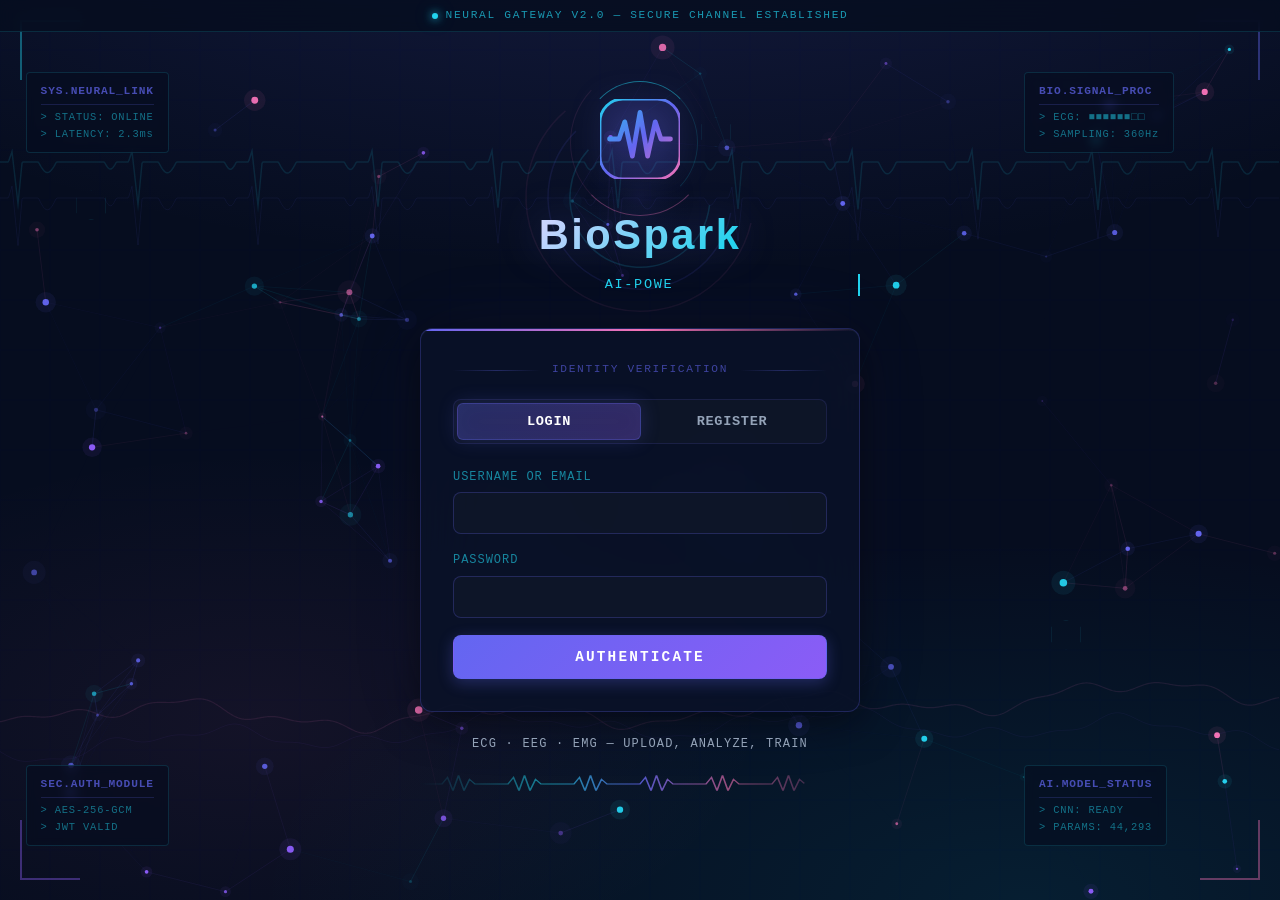
==== commit 1e5737b8: "Improve .rar / non-zip upload error in Data Prep User dropped a .rar into Mode A and got an English-" ====
--- a/frontend/index.html
+++ b/frontend/index.html
@@ -885,7 +885,7 @@
     <script src="js/streaming.js?v=1"></script>
     <script src="js/trainer.js?v=4"></script>
     <script src="js/figures.js?v=2"></script>
-    <script src="js/prep.js?v=1"></script>
+    <script src="js/prep.js?v=2"></script>
     <script src="js/my_models.js?v=1"></script>
     <script src="js/app.js?v=7"></script>
     <script>
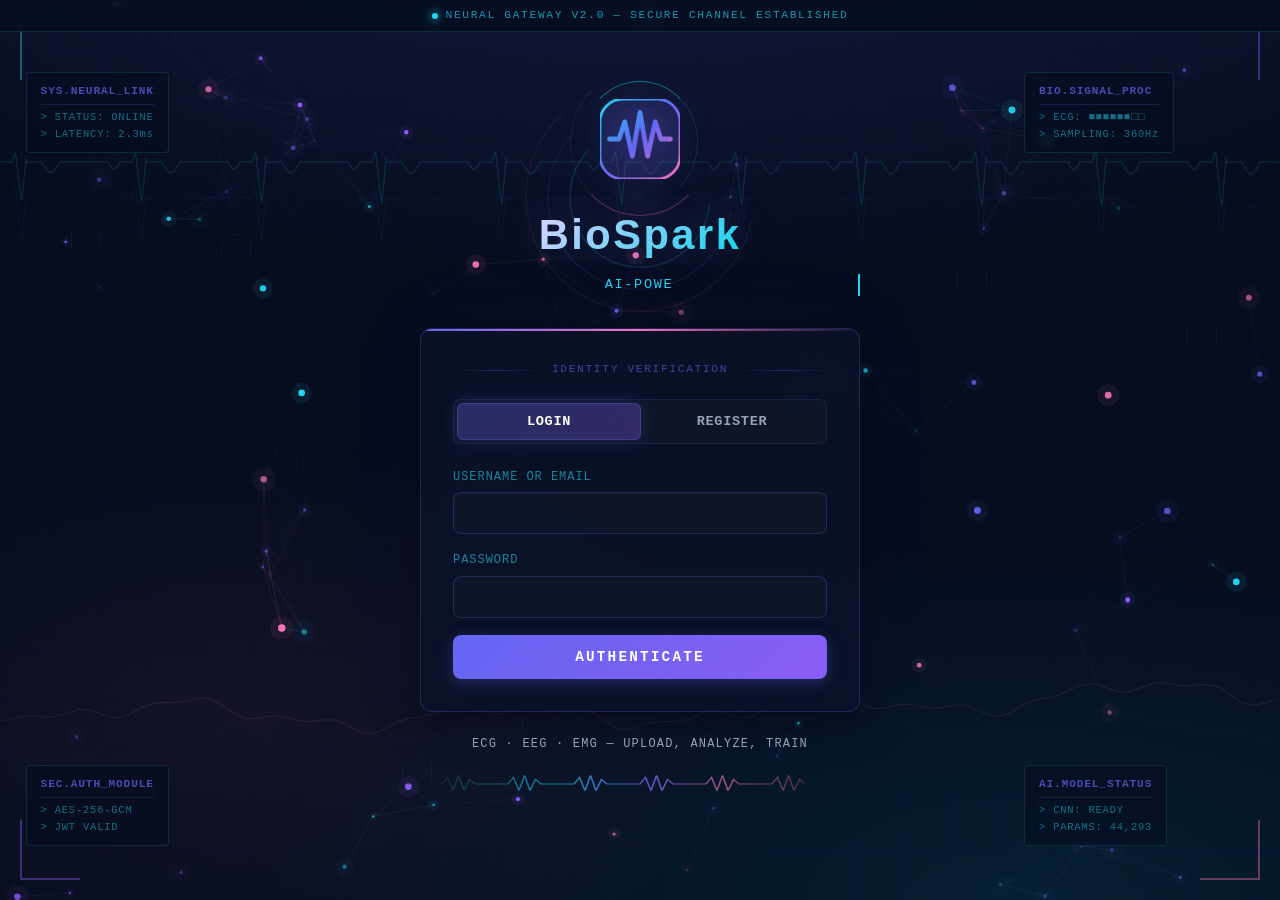
==== commit 0cf7a62b: "Fix Railway login persistence + speed up training (v0.9.1) Two production fixes for the deployed sit" ====
--- a/frontend/index.html
+++ b/frontend/index.html
@@ -442,6 +442,11 @@
                         <input type="checkbox" id="cfg-class-weights" checked>
                         <span data-en="Auto Class Weights" data-zh="自动类别权重">Auto Class Weights</span>
                     </label>
+                    <label class="toggle-label">
+                        <input type="checkbox" id="cfg-lr-search">
+                        <span data-en="Search optimal learning rate (+2-3 min on CPU)"
+                              data-zh="搜索最优学习率（CPU 上额外 +2-3 分钟）">Search optimal learning rate (+2-3 min on CPU)</span>
+                    </label>
                 </div>
             </div>
             <!-- Self-Improving (warm-start) -->
